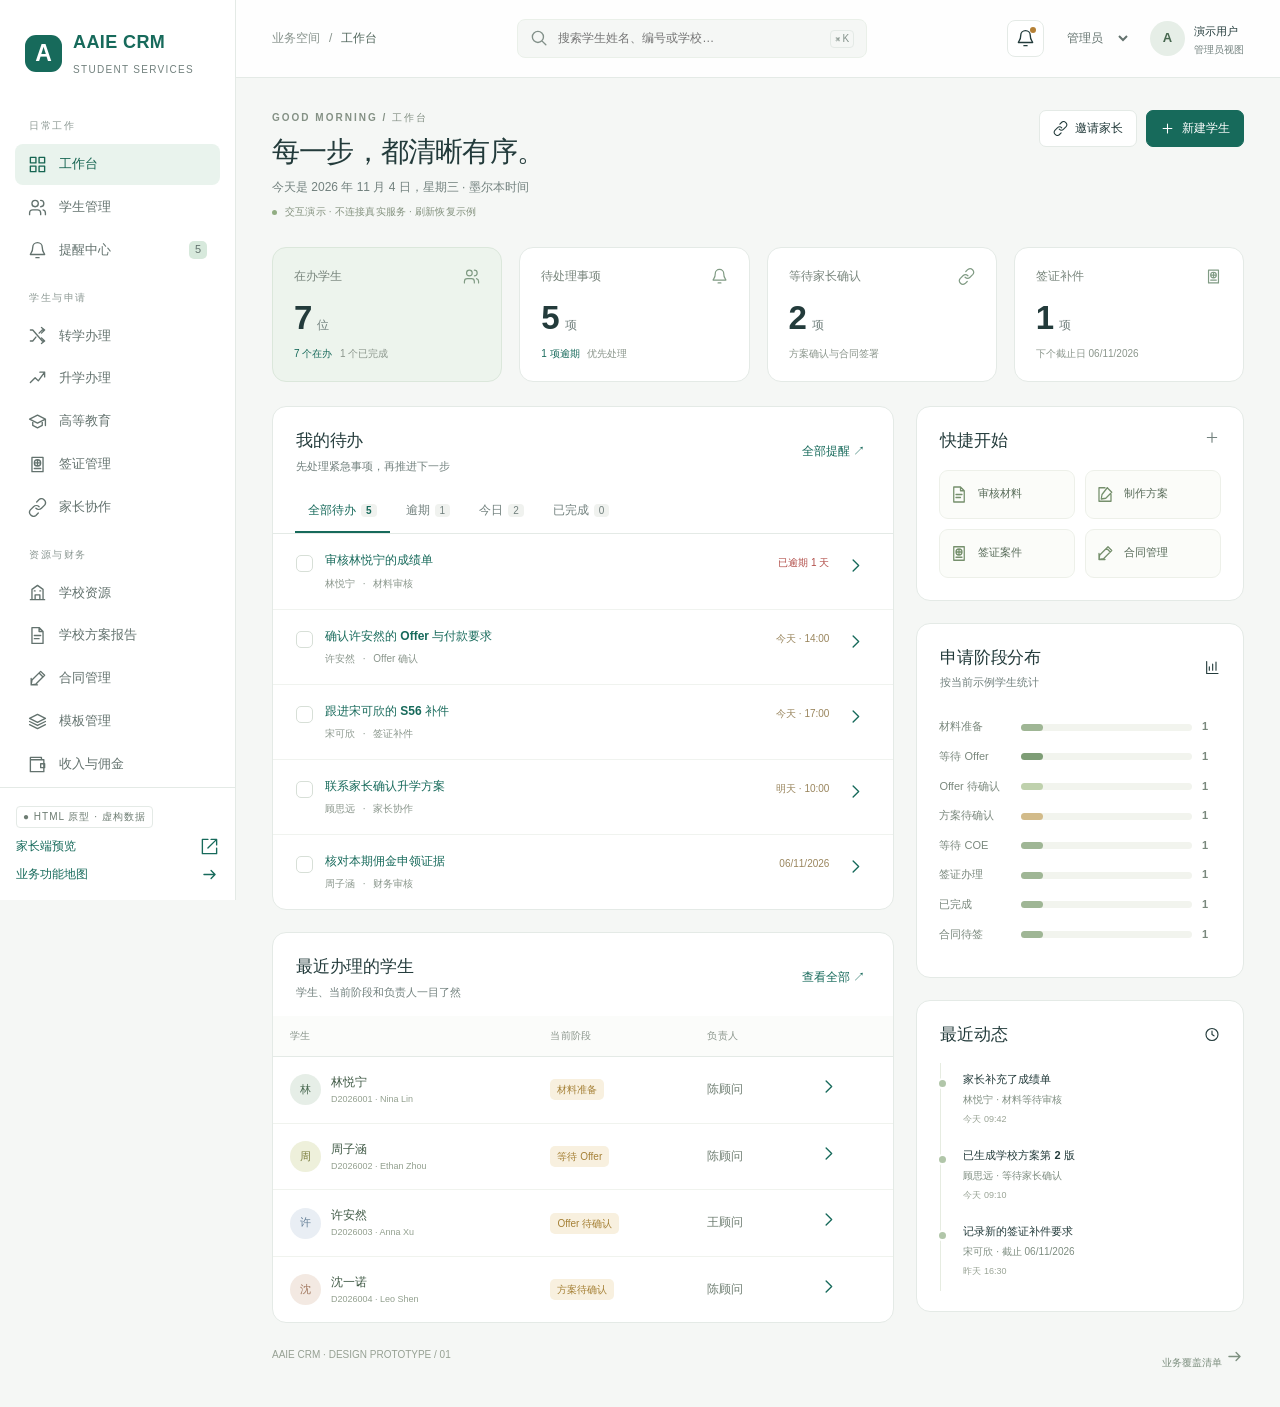
==== index.html @ 494cd859 "Add AAIE CRM interactive HTML prototype" ====
<!doctype html>
<html lang="zh-CN"><head><meta charset="utf-8"><meta name="viewport" content="width=device-width, initial-scale=1"><meta name="color-scheme" content="light"><title>AAIE CRM · 业务工作台原型</title><link rel="stylesheet" href="styles.css"></head>
<body><a class="skip" href="#main">跳到内容</a><div id="app"></div><dialog id="dialog" aria-labelledby="dialog-title"></dialog><div id="toast" role="status" aria-live="polite"></div><script src="data.js"></script><script src="app.js"></script></body></html>
---- styles.css ----
@charset "UTF-8";
:root{--ink:#233b3b;--muted:#72817e;--line:#e4eae6;--bg:#f5f7f5;--teal:#176a5b;--teal-dark:#125345;--soft:#e9f3ed;--gold:#b58035;--red:#b24f4a;--radius:14px;--shadow:0 5px 22px #263c3310;font-family:Inter,-apple-system,BlinkMacSystemFont,"PingFang SC","Microsoft YaHei",sans-serif;color:var(--ink);background:var(--bg);font-synthesis:none}*{box-sizing:border-box}body{margin:0;font-size:14px;line-height:1.6}button,input,select,textarea{font:inherit}button,a,input,select,textarea{-webkit-tap-highlight-color:transparent}button{cursor:pointer}a{color:var(--teal);text-decoration:none}a:hover{text-decoration:underline}button:disabled{cursor:not-allowed;opacity:.5}button:focus-visible,a:focus-visible,input:focus-visible,select:focus-visible,textarea:focus-visible{outline:3px solid #80b3a0;outline-offset:3px}button{color:inherit}h1,h2,h3,p{margin:0}h1{font-size:28px;letter-spacing:-.8px;line-height:1.4}h2{font-size:17px;letter-spacing:-.25px}h3{font-size:15px}small{font-size:12px}.muted{color:var(--muted)}.mono{font-variant-numeric:tabular-nums}.icon{width:19px;height:19px;fill:none;stroke:currentColor;stroke-width:1.7;stroke-linecap:round;stroke-linejoin:round;flex:none}.skip{position:fixed;left:250px;top:-50px;z-index:99;background:white;padding:10px}.skip:focus{top:10px}.sidebar{position:fixed;inset:0 auto 0 0;width:236px;background:#fff;border-right:1px solid var(--line);z-index:30;display:flex;flex-direction:column}.brand{display:flex;align-items:center;gap:11px;padding:28px 25px 22px}.brand-mark{width:37px;height:37px;display:grid;place-items:center;color:#fff;background:var(--teal);border-radius:11px;font-weight:750;font-size:23px}.brand strong{display:block;font-size:18px;letter-spacing:.4px}.brand small{font-size:10px;letter-spacing:1.3px;color:var(--muted)}.sidebar nav{overflow:auto;padding:0 15px 18px;flex:1;scrollbar-width:thin}.nav-label{font-size:10px;color:#8d9994;letter-spacing:1.5px;padding:17px 14px 8px}.nav-link{display:flex;align-items:center;gap:12px;color:#63726e;padding:10px 13px;margin:2px 0;border-radius:8px;font-size:13px}.nav-link:hover{background:#f6f8f6;text-decoration:none}.nav-link.active{background:#e9f3ed;color:#166552;font-weight:650}.nav-link .count{margin-left:auto;font-size:11px;background:#d7e9dc;border-radius:5px;padding:0 6px}.sidebar-foot{padding:16px;border-top:1px solid var(--line);background:#fff}.preview-tag{display:inline-flex;align-items:center;gap:5px;font-size:10px;letter-spacing:1px;color:#6e7d73;border:1px solid var(--line);padding:2px 6px;border-radius:4px}.sidebar-foot a{font-size:12px;display:flex;align-items:center;justify-content:space-between;margin-top:9px}.shell{margin-left:236px;min-width:0}.topbar{height:78px;background:#ffffffd9;backdrop-filter:blur(10px);border-bottom:1px solid var(--line);display:flex;align-items:center;justify-content:space-between;gap:18px;padding:0 36px;position:sticky;top:0;z-index:20}.crumb{color:#87928c;font-size:12px;display:flex;gap:9px;white-space:nowrap}.crumb strong{font-weight:500;color:#53685e}.global-search{display:flex;align-items:center;gap:9px;color:#829089;background:#f5f7f5;border:1px solid #eaf0e9;border-radius:8px;padding:9px 12px;max-width:350px;flex:1}.global-search input{border:0;background:none;padding:0;min-width:0;width:100%;font-size:12px;outline:none}.key{font-size:10px;border:1px solid var(--line);padding:0 4px;white-space:nowrap;border-radius:4px}.top-right{display:flex;align-items:center;gap:19px}.top-right .role{background:none;border:0;font-size:12px;max-width:120px;color:#63726e}.avatar{height:35px;width:35px;border-radius:50%;display:inline-grid;place-items:center;background:#e6eee7;color:#47674f;font-size:13px;font-weight:600;flex:none}.avatar.sage{background:#eef0db;color:#7c7f40}.avatar.blue{background:#e9eef4;color:#668098}.avatar.rose{background:#f3e9e2;color:#a1775f}.userbox{display:flex;gap:9px;align-items:center}.userbox small{display:block;font-size:10px;color:var(--muted)}.icon-btn{border:1px solid var(--line);background:white;border-radius:8px;padding:8px;display:inline-flex;align-items:center;justify-content:center;position:relative}.icon-btn .dot{position:absolute;width:6px;height:6px;right:7px;top:6px;border-radius:100%;background:var(--gold)}.mobile-menu{display:none}.main{max-width:1600px;margin:auto;padding:32px 36px 36px}.page-head{display:flex;justify-content:space-between;align-items:flex-start;gap:20px;margin-bottom:27px}.eyebrow{font-size:10px;letter-spacing:2px;color:#849185;font-weight:650;margin-bottom:6px}.page-head p{color:var(--muted);font-size:12px;margin-top:7px}.head-actions{display:flex;align-items:center;gap:9px;flex-wrap:wrap}.btn{display:inline-flex;gap:7px;align-items:center;justify-content:center;min-height:37px;border:1px solid var(--line);border-radius:7px;padding:8px 13px;background:#fff;font-size:12px;font-weight:550;white-space:nowrap;text-decoration:none}.btn:hover{background:#f4f7f4;text-decoration:none}.btn.primary{background:var(--teal);color:#fff;border-color:var(--teal)}.btn.primary:hover{background:var(--teal-dark)}.btn.soft{background:var(--soft);color:var(--teal);border-color:#dbe9dd}.btn.danger{color:var(--red);border-color:#efd4d1}.btn.small{padding:4px 9px;min-height:29px;font-size:11px}.btn .icon{width:15px;height:15px}.text-btn{border:0;background:none;color:var(--teal);font-size:12px;padding:5px;cursor:pointer}.metrics{display:grid;grid-template-columns:repeat(4,minmax(0,1fr));gap:17px;margin-bottom:24px}.metric{background:#fff;border:1px solid var(--line);border-radius:var(--radius);padding:19px 21px;position:relative;overflow:hidden}.metric .caption{font-size:12px;color:#78857c;display:flex;align-items:center;justify-content:space-between}.metric .caption .icon{color:#809b84;width:17px}.metric .number{display:block;font-size:33px;line-height:1.3;letter-spacing:-1px;margin:10px 0 7px;font-weight:650}.metric .number small{font-size:12px;letter-spacing:0;font-weight:400;color:var(--muted);margin-left:6px}.metric .foot{font-size:10px;color:#8b968c}.metric .foot b{font-weight:500;color:var(--teal);margin-right:5px}.metric.accent{background:#edf4ed;border-color:#dbe7db}.dashboard-grid{display:grid;grid-template-columns:minmax(0,1.9fr) minmax(270px,1fr);gap:22px}.stack{display:flex;flex-direction:column;gap:22px;min-width:0}.card{background:#fff;border:1px solid var(--line);border-radius:var(--radius);overflow:hidden;min-width:0}.card-pad{padding:22px}.card-head{display:flex;justify-content:space-between;align-items:center;gap:12px;padding:20px 23px 15px}.card-head p{font-size:11px;color:var(--muted);margin-top:3px}.card-head .icon{width:16px}.segmented{display:flex;gap:3px;border-bottom:1px solid var(--line);padding:0 22px}.segment{font-size:12px;border:0;background:none;padding:11px 13px;color:var(--muted);border-bottom:2px solid transparent;white-space:nowrap}.segment.active{border-color:var(--teal);color:var(--teal);font-weight:650}.segment span{font-size:10px;border-radius:4px;background:#f0f2ef;padding:1px 5px;margin-left:5px}.task{padding:17px 23px;display:flex;align-items:flex-start;gap:12px;border-bottom:1px solid #f0f3ef}.task:last-child{border-bottom:0}.check{margin-top:4px;width:17px;height:17px;border:1.5px solid #d7dfd7;background:#fff;border-radius:5px;display:grid;place-items:center;flex:none;padding:0}.check:hover{border-color:var(--teal)}.task.done .check{background:var(--teal);color:#fff}.task.done strong{text-decoration:line-through;color:var(--muted)}.task-copy{flex:1;min-width:0}.task-copy strong{font-size:12px;font-weight:550;display:block}.task-copy small{display:block;font-size:10px;color:#8a968c;margin-top:5px}.task .due{font-size:10px;white-space:nowrap;color:#9a865e;margin-top:4px}.task .due.overdue{color:var(--red)}.badge{display:inline-block;padding:2px 7px;border-radius:5px;font-size:10px;line-height:1.7;white-space:nowrap;background:#f0f2f0;color:#738078;font-weight:500}.badge.green{background:#eaf4ed;color:#397a56}.badge.amber{background:#f8f0df;color:#a58036}.badge.blue{background:#eaf0f6;color:#577a99}.badge.red{background:#f9eae6;color:#b56a5b}.badge.neutral{background:#f0f2f0;color:#738078}.quick-grid{display:grid;grid-template-columns:repeat(2,minmax(0,1fr));gap:10px;padding:0 22px 22px}.quick{display:flex;align-items:center;gap:10px;padding:14px 10px;border:1px solid #edf0e9;background:#fbfcf9;border-radius:9px;color:#586b59;font-size:11px}.quick .icon{width:18px;color:#76906d}.quick:hover{background:#eef4ea;text-decoration:none}.pipeline{padding:0 22px 22px}.bar-row{display:grid;grid-template-columns:72px 1fr 19px;gap:10px;align-items:center;font-size:11px;color:#7a887d;margin:12px 0}.bar-track{height:7px;border-radius:4px;background:#f2f4ee}.bar-fill{height:100%;background:#9fb695;border-radius:4px;min-width:5px}.bar-row:nth-child(2) .bar-fill{background:#7e9d76}.bar-row:nth-child(3) .bar-fill{background:#bfd1ad}.bar-row:nth-child(4) .bar-fill{background:#d2bb8a}.activity{padding:0 23px 20px}.activity-item{padding:8px 0 13px 22px;border-left:1px solid #e6ece1;position:relative;font-size:11px}.activity-item:before{content:'';position:absolute;width:7px;height:7px;background:#b1c6a9;left:-4px;top:15px;border:2px solid #fff;border-radius:50%}.activity-item p{color:#7e8d80;font-size:10px;margin-top:3px}.activity-item time{display:block;font-size:9px;color:#9aa496;margin-top:4px}.footer-line{display:flex;justify-content:space-between;font-size:10px;color:#97a194;margin-top:24px}.footer-line a{color:#7e9080}.demo-note{display:flex;gap:8px;align-items:center;color:#84927f;font-size:10px;letter-spacing:.2px;margin-top:7px}.demo-note:before{content:'';height:5px;width:5px;background:#91ad82;border-radius:50%}.tabs{display:flex;gap:4px;overflow:auto;margin-bottom:20px;padding-bottom:0;border-bottom:1px solid var(--line);scrollbar-width:thin}.tab{padding:11px 15px;color:#7a8781;white-space:nowrap;font-size:12px;border-bottom:2px solid transparent}.tab:hover{text-decoration:none;background:#edf3ed}.tab.active{color:var(--teal);border-color:var(--teal);font-weight:650}.toolbar{display:flex;align-items:center;gap:12px;padding:15px 22px;border-bottom:1px solid var(--line);flex-wrap:wrap}.search-field{position:relative;display:flex;align-items:center;gap:8px;border:1px solid var(--line);border-radius:7px;padding:7px 11px;min-width:220px;color:#8c988e;background:#fff}.search-field input{border:0;outline:none;background:none;width:100%;min-width:0;font-size:12px}.search-field .icon{width:16px}.toolbar select,.form-grid select,.form-grid input,.form-grid textarea{border:1px solid var(--line);border-radius:7px;padding:8px 10px;background:#fff;color:#56685b;min-width:0}.toolbar select{font-size:12px}.toolbar .spacer{flex:1}.result-count{font-size:11px;color:#8b988a}.table-wrap{overflow:auto;max-width:100%}table{width:100%;border-collapse:collapse;text-align:left;white-space:nowrap;font-size:12px}th{background:#fbfcfa;color:#8a958b;font-size:10px;font-weight:500;padding:12px 17px;border-bottom:1px solid var(--line);letter-spacing:.3px}td{padding:16px 17px;border-bottom:1px solid #f0f3ee;color:#6f7e72}tbody tr:last-child td{border-bottom:0}tbody tr:hover{background:#fbfdf9}td strong{color:#405a46;font-size:12px;font-weight:550}.student-cell{display:flex;gap:10px;align-items:center}.student-cell .avatar{height:31px;width:31px;font-size:11px}.student-cell small{display:block;font-size:9px;color:#93a08f}.student-link{border:0;background:none;padding:0;text-align:left}.student-link:hover strong{color:var(--teal);text-decoration:underline}.table-check{accent-color:var(--teal);width:14px;height:14px}.pagination{border-top:1px solid var(--line);display:flex;justify-content:space-between;align-items:center;padding:14px 22px;font-size:11px;color:#8b978b}.page-buttons{display:flex;gap:6px}.empty{text-align:center;padding:45px 20px;color:var(--muted)}.empty .icon{width:30px;height:30px;margin-bottom:10px;color:#adbaaa}.empty p{font-size:12px;margin-bottom:14px}.info-strip{display:flex;align-items:flex-start;gap:10px;background:#edf4ee;border:1px solid #dfeade;color:#60825c;border-radius:9px;padding:12px 16px;font-size:11px;margin-bottom:20px}.info-strip.warn{background:#fbf5e9;color:#a17e43;border-color:#f1e4c5}.info-strip .icon{width:16px;height:16px;margin-top:1px}.student-hero{background:#fff;border:1px solid var(--line);border-radius:var(--radius);padding:24px;margin-bottom:22px}.student-identity{display:flex;gap:17px;align-items:center}.student-identity .avatar{width:58px;height:58px;font-size:23px}.student-identity h1{font-size:25px}.student-identity small{font-size:11px;color:var(--muted)}.student-hero-top{display:flex;justify-content:space-between;gap:18px;align-items:center}.student-facts{display:grid;grid-template-columns:repeat(5,minmax(0,1fr));gap:20px;border-top:1px solid var(--line);padding-top:20px;margin-top:20px}.student-facts small{display:block;color:#8a978c;font-size:10px;margin-bottom:5px}.student-facts strong{font-size:12px;font-weight:550}.detail-grid{display:grid;grid-template-columns:minmax(0,1.7fr) minmax(260px,1fr);gap:22px}.facts-grid{display:grid;grid-template-columns:repeat(2,minmax(0,1fr));gap:22px;padding:0 23px 25px}.fact small{display:block;color:#8b998b;font-size:10px;margin-bottom:5px}.fact span{font-size:12px}.next-action{padding:20px;background:#edf4ec;border:1px solid #dfebd9;border-radius:10px}.next-action p{font-size:12px;margin:8px 0 14px;color:#75896e}.stepper{display:flex;gap:0;overflow:auto;padding:22px 5px;margin-bottom:18px}.step{flex:1;min-width:100px;text-align:center;position:relative;font-size:11px;color:#99a492}.step:before{content:'';position:absolute;top:15px;left:50%;right:-50%;height:1px;background:#dfe6d8}.step:last-child:before{display:none}.step i{position:relative;display:grid;place-items:center;font-style:normal;margin:0 auto 8px;width:29px;height:29px;border-radius:50%;border:1px solid #dfe6d8;background:var(--bg);font-size:11px}.step.current{color:var(--teal);font-weight:600}.step.current i{background:var(--teal);color:white;border-color:var(--teal)}.step.complete i{background:#e6efdf;color:#709268;border-color:#dae8d0}.readiness{padding:0 23px 22px}.readiness-item{padding:13px 0;border-bottom:1px solid var(--line);display:flex;align-items:center;justify-content:space-between;gap:12px;font-size:12px}.readiness-item:last-child{border:0}.readiness-item small{display:block;color:var(--muted);font-size:10px}.cover-grid{display:grid;grid-template-columns:repeat(3,minmax(0,1fr));gap:16px}.cover-card{display:block;background:#fff;border:1px solid var(--line);padding:18px;border-radius:12px;color:var(--ink)}.cover-card:hover{border-color:#b5cdb5;text-decoration:none}.cover-card small{display:block;color:var(--muted);font-size:10px;margin-top:6px;overflow-wrap:anywhere}.cover-card code{font-size:10px;color:#8ba17e}.cover-card h3{font-size:13px;margin-bottom:7px}.school-visual{background:#edf2e8;position:relative;min-height:200px;overflow:hidden;border-radius:10px;margin-bottom:22px;background-image:linear-gradient(30deg,transparent 47%,#dce6d7 48%,#dce6d7 51%,transparent 52%),linear-gradient(120deg,transparent 44%,#fff9 45%,#fff9 49%,transparent 50%);background-size:180px 110px,190px 180px}.school-pin{position:absolute;background:#fff;border:1px solid var(--line);border-radius:7px;padding:8px 12px;font-size:11px;box-shadow:var(--shadow)}.school-pin:before{content:'●';color:var(--teal);margin-right:6px}.school-pin:nth-child(1){left:15%;top:28%}.school-pin:nth-child(2){left:52%;top:60%}.school-pin:nth-child(3){left:68%;top:18%}.school-visual .muted{position:absolute;bottom:10px;left:15px;font-size:10px}dialog{border:0;border-radius:16px;width:min(670px,calc(100vw - 32px));padding:0;box-shadow:0 20px 90px #18332b30;color:var(--ink);max-height:88vh}dialog::backdrop{background:#1b30284f;backdrop-filter:blur(3px)}.dialog-head{display:flex;justify-content:space-between;align-items:flex-start;padding:23px 25px;border-bottom:1px solid var(--line);gap:12px}.dialog-head p{font-size:11px;color:var(--muted);margin-top:6px}.dialog-body{padding:22px 25px;overflow:auto;max-height:64vh}.dialog-foot{padding:17px 25px;border-top:1px solid var(--line);display:flex;justify-content:flex-end;gap:9px;background:#fbfcfa}.form-grid{display:grid;grid-template-columns:repeat(2,minmax(0,1fr));gap:17px}.form-grid label{display:flex;flex-direction:column;gap:7px;font-size:11px;color:#70806e}.form-grid .wide{grid-column:1/-1}.form-grid textarea{resize:vertical;min-height:96px}.form-grid input,.form-grid select{width:100%}.form-hint{font-size:10px;color:#8a9883;margin-top:14px}.details-list{margin:0;display:grid;grid-template-columns:repeat(2,minmax(0,1fr));gap:18px}.details-list dt{font-size:10px;color:var(--muted)}.details-list dd{margin:4px 0 0;font-size:13px;overflow-wrap:anywhere}.action-list{display:flex;gap:8px;flex-wrap:wrap;margin-top:23px}.preview-paper{border:1px solid var(--line);background:#fff;padding:30px;min-height:220px;margin:16px 0}.preview-paper .paper-brand{font-size:11px;letter-spacing:3px;color:var(--teal);margin-bottom:22px}.preview-paper p{font-size:12px;color:#778576;margin:12px 0;white-space:pre-wrap}.code-editor{width:100%;min-height:200px;border:1px solid var(--line);border-radius:8px;padding:12px;resize:vertical;font:12px/1.8 monospace;color:var(--ink)}#toast{position:fixed;left:50%;bottom:30px;transform:translate(-50%,20px);z-index:100;background:#244b3c;color:#fff;padding:11px 20px;border-radius:9px;box-shadow:var(--shadow);font-size:12px;opacity:0;pointer-events:none;transition:.18s;max-width:90vw}#toast.show{opacity:1;transform:translate(-50%,0)}.portal{background:#f2f5ef;min-height:100vh;padding:30px 16px}.portal-wrap{max-width:650px;margin:auto}.portal-brand{display:flex;justify-content:space-between;align-items:center;margin-bottom:24px}.portal-brand strong{letter-spacing:2px;color:var(--teal)}.portal-intro{padding:25px;margin-bottom:20px;border:1px solid var(--line);background:white;border-radius:14px}.portal-intro h1{font-size:24px;margin:10px 0}.portal-intro p{font-size:12px;color:var(--muted)}.portal .tabs{margin-bottom:20px}.portal .card-pad p{font-size:12px;color:var(--muted);margin:8px 0 20px}.portal .form-grid{margin-bottom:20px}.choice-card{display:flex;gap:12px;align-items:flex-start;border:1px solid var(--line);border-radius:9px;padding:15px;margin-bottom:12px;font-size:12px}.choice-card input{accent-color:var(--teal);margin-top:5px}.portal-bottom{padding:18px 0;display:flex;justify-content:space-between;gap:12px;align-items:center;font-size:10px;color:var(--muted)}.backdrop{display:none}.rank-row{display:flex;align-items:center;justify-content:space-between;border-bottom:1px solid var(--line);padding:12px 0;gap:12px;font-size:12px}.rank-number{display:inline-grid;place-items:center;border-radius:5px;background:var(--soft);width:24px;height:24px;margin-right:10px;color:var(--teal)}.rank-row .btn{padding:3px 8px}.long-copy{white-space:normal;max-width:240px}.editor-note{background:#f6f8f3;border:1px solid var(--line);padding:12px;border-radius:8px;font-size:11px;line-height:1.8;color:var(--muted);margin-top:16px}.lock-message{text-align:center;padding:70px 25px;color:var(--muted)}.lock-message h2{color:var(--ink);margin:14px}.link-row{display:flex;gap:8px;flex-wrap:wrap;margin-top:15px}.chart-strip{display:flex;height:14px;border-radius:6px;overflow:hidden;gap:2px;margin:20px 0}.chart-strip span{background:#819e74;flex:1}.chart-strip span:nth-child(2n){background:#b0c4a0}.chart-strip span:nth-child(3n){background:#d1bb8a}[hidden]{display:none!important}
@media(min-width:1500px){.main{padding-top:38px}.dashboard-grid{grid-template-columns:minmax(0,2.1fr) minmax(300px,1fr)}}
@media(max-width:1180px){.sidebar{width:210px}.shell{margin-left:210px}.main{padding:26px 24px}.topbar{padding:0 24px}.top-right{gap:10px}.global-search{max-width:260px}.crumb{display:none}.metrics{gap:12px}.metric{padding:17px}.dashboard-grid{grid-template-columns:minmax(0,1.6fr) minmax(250px,1fr)}.task .due{max-width:70px;white-space:normal}.cover-grid{grid-template-columns:repeat(2,minmax(0,1fr))}.detail-grid{grid-template-columns:minmax(0,1.5fr) minmax(235px,1fr)}.student-facts{gap:12px}}
@media(max-width:900px){.sidebar{transform:translateX(-100%);transition:transform .2s}.sidebar.open{transform:translateX(0)}.sidebar.open+.backdrop{display:block;position:fixed;inset:0;background:#26392c55;z-index:25}.shell{margin-left:0}.mobile-menu{display:inline-flex}.main{padding:25px 22px}.topbar{height:66px;padding:0 22px}.global-search{max-width:none}.dashboard-grid{grid-template-columns:minmax(0,1.8fr) minmax(250px,1fr)}.detail-grid{grid-template-columns:1fr}.userbox .user-copy{display:none}.student-facts{grid-template-columns:repeat(3,minmax(0,1fr))}}
@media(max-width:650px){body{font-size:13px}.main{padding:22px 16px}.topbar{gap:10px;padding:0 16px}.top-right{gap:8px}.top-right .userbox,.key,.top-right>.icon-btn{display:none}.top-right .role{max-width:74px;font-size:10px}.global-search{padding:7px 8px}.global-search input{font-size:11px}.global-search .icon{width:15px}.page-head{flex-direction:column;gap:15px;margin-bottom:20px}h1{font-size:25px}.page-head p{font-size:11px}.head-actions{gap:7px;width:100%}.head-actions .btn{font-size:11px;padding:7px 10px}.metrics{grid-template-columns:repeat(2,minmax(0,1fr));gap:10px;margin-bottom:18px}.metric{padding:14px}.metric .number{font-size:28px}.metric .caption{font-size:11px}.metric .foot{font-size:9px}.dashboard-grid{grid-template-columns:1fr;gap:18px}.stack{gap:18px}.card-head{padding:17px}.card-head h2{font-size:15px}.segmented{padding:0 12px}.segment{padding:10px;font-size:11px}.task{padding:15px 17px;gap:9px}.task .due{font-size:9px}.task-copy strong{font-size:11px}.task .text-btn{font-size:10px}.quick-grid{padding:0 17px 17px}.table-wrap th,.table-wrap td{padding:12px}.toolbar{padding:13px;gap:8px}.toolbar .search-field{min-width:0;flex:1 1 100%}.toolbar select{max-width:145px}.pagination{padding:12px;font-size:10px}.student-hero{padding:18px}.student-hero-top{flex-direction:column;align-items:stretch}.student-identity h1{font-size:23px}.student-facts{grid-template-columns:repeat(2,minmax(0,1fr));gap:16px}.facts-grid{gap:18px;padding:0 18px 22px}.cover-grid{grid-template-columns:1fr}.footer-line{gap:14px;font-size:9px}.dialog-head,.dialog-body{padding:20px}.dialog-body{max-height:62vh}.form-grid{grid-template-columns:1fr}.details-list{grid-template-columns:1fr}.portal{padding:20px 12px}.portal-intro{padding:20px}.portal-bottom{align-items:flex-start}.tab{font-size:11px;padding:10px 12px}.step{min-width:94px}.info-strip{font-size:10px}.preview-paper{padding:20px}.long-copy{max-width:180px}}
@media(prefers-reduced-motion:reduce){*{transition:none!important;scroll-behavior:auto!important}}
@media print{.sidebar,.topbar,.head-actions,.toolbar,.footer-line,.dialog-foot,.text-btn,.skip,.demo-note{display:none!important}.shell{margin:0}.main{padding:0;max-width:none}.card{break-inside:avoid}.table-wrap{overflow:visible}body{background:#fff}dialog[open]{position:static;box-shadow:none;width:100%;max-height:none}dialog::backdrop{background:none}}
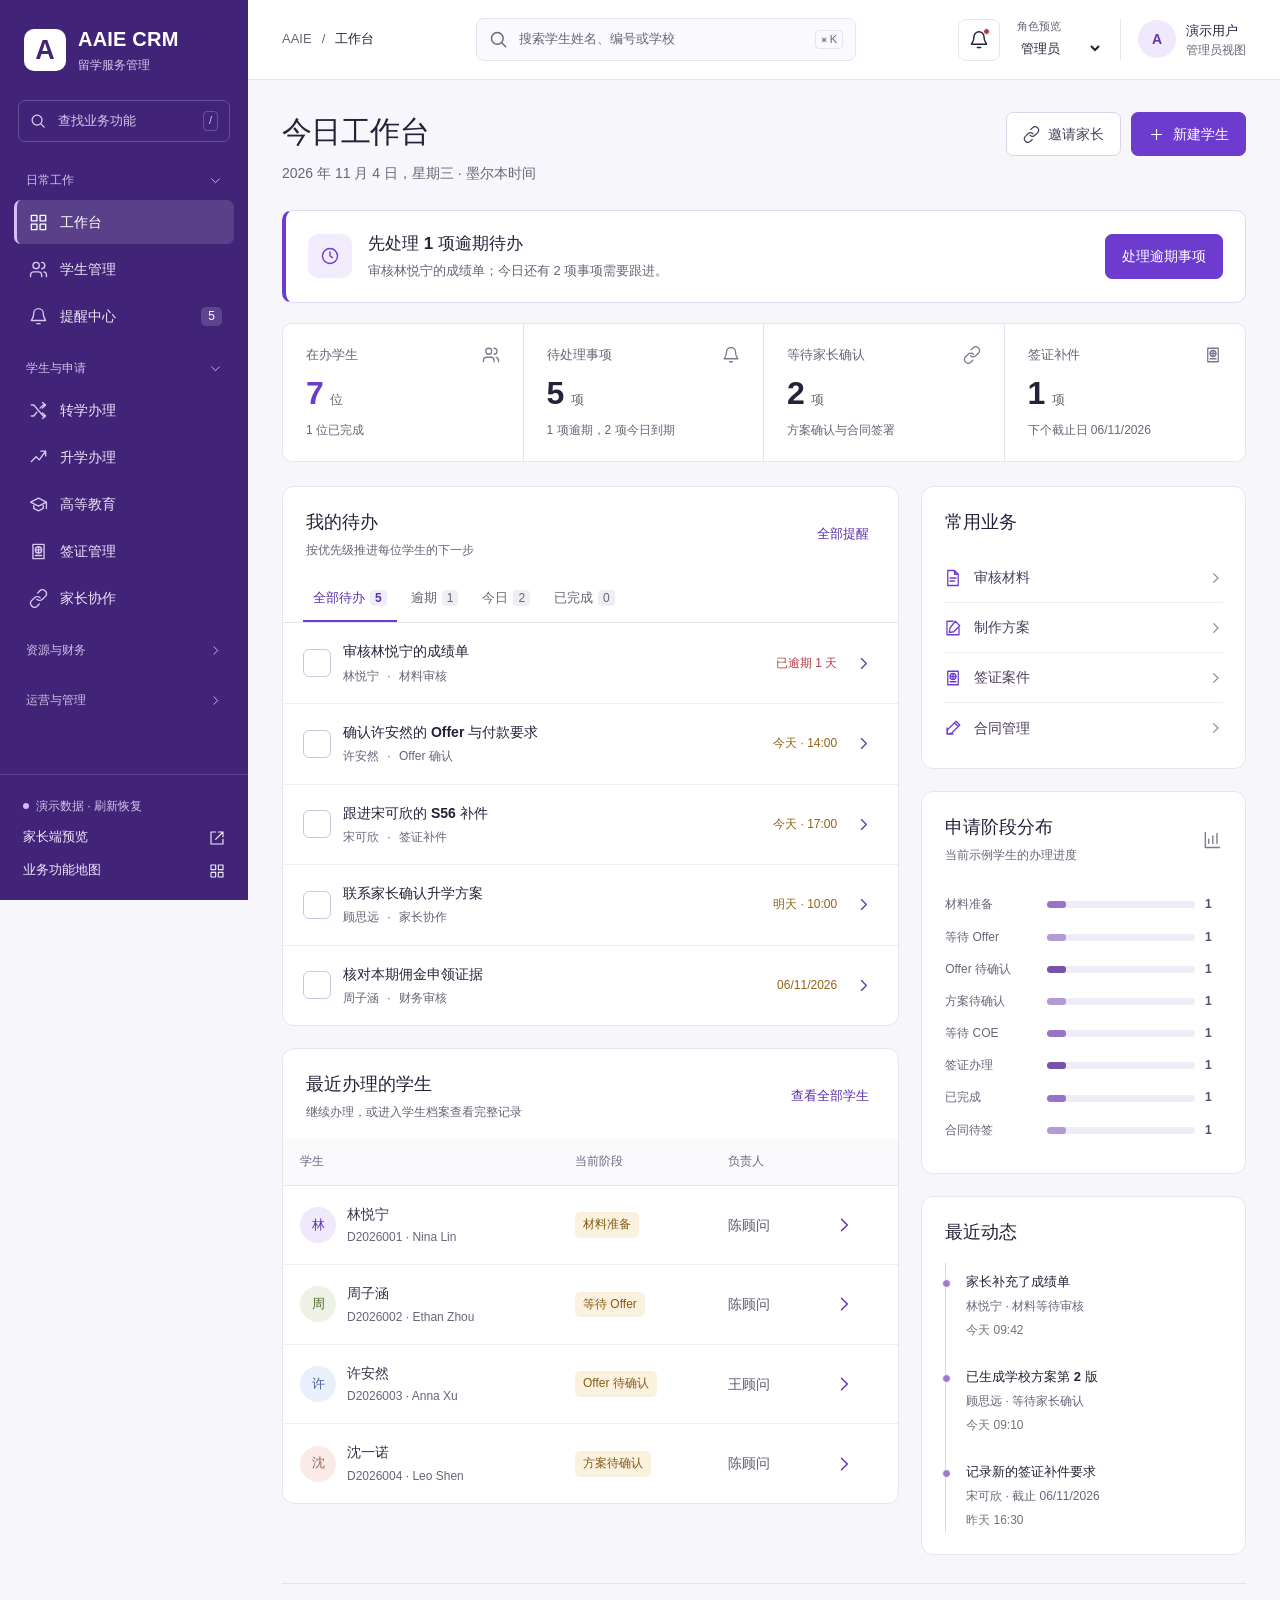
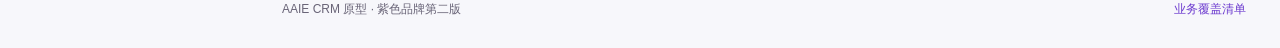
==== commit 1c00a386: "Redesign CRM prototype with purple branding and clearer workflows" ====
--- a/index.html
+++ b/index.html
@@ -1,3 +1,3 @@
 <!doctype html>
-<html lang="zh-CN"><head><meta charset="utf-8"><meta name="viewport" content="width=device-width, initial-scale=1"><meta name="color-scheme" content="light"><title>AAIE CRM · 业务工作台原型</title><link rel="stylesheet" href="styles.css"></head>
+<html lang="zh-CN"><head><meta charset="utf-8"><meta name="viewport" content="width=device-width, initial-scale=1"><meta name="color-scheme" content="light"><title>AAIE CRM · 紫色品牌第二版</title><link rel="stylesheet" href="styles.css"></head>
 <body><a class="skip" href="#main">跳到内容</a><div id="app"></div><dialog id="dialog" aria-labelledby="dialog-title"></dialog><div id="toast" role="status" aria-live="polite"></div><script src="data.js"></script><script src="app.js"></script></body></html>
--- a/styles.css
+++ b/styles.css
@@ -1,8 +1,473 @@
 @charset "UTF-8";
-:root{--ink:#233b3b;--muted:#72817e;--line:#e4eae6;--bg:#f5f7f5;--teal:#176a5b;--teal-dark:#125345;--soft:#e9f3ed;--gold:#b58035;--red:#b24f4a;--radius:14px;--shadow:0 5px 22px #263c3310;font-family:Inter,-apple-system,BlinkMacSystemFont,"PingFang SC","Microsoft YaHei",sans-serif;color:var(--ink);background:var(--bg);font-synthesis:none}*{box-sizing:border-box}body{margin:0;font-size:14px;line-height:1.6}button,input,select,textarea{font:inherit}button,a,input,select,textarea{-webkit-tap-highlight-color:transparent}button{cursor:pointer}a{color:var(--teal);text-decoration:none}a:hover{text-decoration:underline}button:disabled{cursor:not-allowed;opacity:.5}button:focus-visible,a:focus-visible,input:focus-visible,select:focus-visible,textarea:focus-visible{outline:3px solid #80b3a0;outline-offset:3px}button{color:inherit}h1,h2,h3,p{margin:0}h1{font-size:28px;letter-spacing:-.8px;line-height:1.4}h2{font-size:17px;letter-spacing:-.25px}h3{font-size:15px}small{font-size:12px}.muted{color:var(--muted)}.mono{font-variant-numeric:tabular-nums}.icon{width:19px;height:19px;fill:none;stroke:currentColor;stroke-width:1.7;stroke-linecap:round;stroke-linejoin:round;flex:none}.skip{position:fixed;left:250px;top:-50px;z-index:99;background:white;padding:10px}.skip:focus{top:10px}.sidebar{position:fixed;inset:0 auto 0 0;width:236px;background:#fff;border-right:1px solid var(--line);z-index:30;display:flex;flex-direction:column}.brand{display:flex;align-items:center;gap:11px;padding:28px 25px 22px}.brand-mark{width:37px;height:37px;display:grid;place-items:center;color:#fff;background:var(--teal);border-radius:11px;font-weight:750;font-size:23px}.brand strong{display:block;font-size:18px;letter-spacing:.4px}.brand small{font-size:10px;letter-spacing:1.3px;color:var(--muted)}.sidebar nav{overflow:auto;padding:0 15px 18px;flex:1;scrollbar-width:thin}.nav-label{font-size:10px;color:#8d9994;letter-spacing:1.5px;padding:17px 14px 8px}.nav-link{display:flex;align-items:center;gap:12px;color:#63726e;padding:10px 13px;margin:2px 0;border-radius:8px;font-size:13px}.nav-link:hover{background:#f6f8f6;text-decoration:none}.nav-link.active{background:#e9f3ed;color:#166552;font-weight:650}.nav-link .count{margin-left:auto;font-size:11px;background:#d7e9dc;border-radius:5px;padding:0 6px}.sidebar-foot{padding:16px;border-top:1px solid var(--line);background:#fff}.preview-tag{display:inline-flex;align-items:center;gap:5px;font-size:10px;letter-spacing:1px;color:#6e7d73;border:1px solid var(--line);padding:2px 6px;border-radius:4px}.sidebar-foot a{font-size:12px;display:flex;align-items:center;justify-content:space-between;margin-top:9px}.shell{margin-left:236px;min-width:0}.topbar{height:78px;background:#ffffffd9;backdrop-filter:blur(10px);border-bottom:1px solid var(--line);display:flex;align-items:center;justify-content:space-between;gap:18px;padding:0 36px;position:sticky;top:0;z-index:20}.crumb{color:#87928c;font-size:12px;display:flex;gap:9px;white-space:nowrap}.crumb strong{font-weight:500;color:#53685e}.global-search{display:flex;align-items:center;gap:9px;color:#829089;background:#f5f7f5;border:1px solid #eaf0e9;border-radius:8px;padding:9px 12px;max-width:350px;flex:1}.global-search input{border:0;background:none;padding:0;min-width:0;width:100%;font-size:12px;outline:none}.key{font-size:10px;border:1px solid var(--line);padding:0 4px;white-space:nowrap;border-radius:4px}.top-right{display:flex;align-items:center;gap:19px}.top-right .role{background:none;border:0;font-size:12px;max-width:120px;color:#63726e}.avatar{height:35px;width:35px;border-radius:50%;display:inline-grid;place-items:center;background:#e6eee7;color:#47674f;font-size:13px;font-weight:600;flex:none}.avatar.sage{background:#eef0db;color:#7c7f40}.avatar.blue{background:#e9eef4;color:#668098}.avatar.rose{background:#f3e9e2;color:#a1775f}.userbox{display:flex;gap:9px;align-items:center}.userbox small{display:block;font-size:10px;color:var(--muted)}.icon-btn{border:1px solid var(--line);background:white;border-radius:8px;padding:8px;display:inline-flex;align-items:center;justify-content:center;position:relative}.icon-btn .dot{position:absolute;width:6px;height:6px;right:7px;top:6px;border-radius:100%;background:var(--gold)}.mobile-menu{display:none}.main{max-width:1600px;margin:auto;padding:32px 36px 36px}.page-head{display:flex;justify-content:space-between;align-items:flex-start;gap:20px;margin-bottom:27px}.eyebrow{font-size:10px;letter-spacing:2px;color:#849185;font-weight:650;margin-bottom:6px}.page-head p{color:var(--muted);font-size:12px;margin-top:7px}.head-actions{display:flex;align-items:center;gap:9px;flex-wrap:wrap}.btn{display:inline-flex;gap:7px;align-items:center;justify-content:center;min-height:37px;border:1px solid var(--line);border-radius:7px;padding:8px 13px;background:#fff;font-size:12px;font-weight:550;white-space:nowrap;text-decoration:none}.btn:hover{background:#f4f7f4;text-decoration:none}.btn.primary{background:var(--teal);color:#fff;border-color:var(--teal)}.btn.primary:hover{background:var(--teal-dark)}.btn.soft{background:var(--soft);color:var(--teal);border-color:#dbe9dd}.btn.danger{color:var(--red);border-color:#efd4d1}.btn.small{padding:4px 9px;min-height:29px;font-size:11px}.btn .icon{width:15px;height:15px}.text-btn{border:0;background:none;color:var(--teal);font-size:12px;padding:5px;cursor:pointer}.metrics{display:grid;grid-template-columns:repeat(4,minmax(0,1fr));gap:17px;margin-bottom:24px}.metric{background:#fff;border:1px solid var(--line);border-radius:var(--radius);padding:19px 21px;position:relative;overflow:hidden}.metric .caption{font-size:12px;color:#78857c;display:flex;align-items:center;justify-content:space-between}.metric .caption .icon{color:#809b84;width:17px}.metric .number{display:block;font-size:33px;line-height:1.3;letter-spacing:-1px;margin:10px 0 7px;font-weight:650}.metric .number small{font-size:12px;letter-spacing:0;font-weight:400;color:var(--muted);margin-left:6px}.metric .foot{font-size:10px;color:#8b968c}.metric .foot b{font-weight:500;color:var(--teal);margin-right:5px}.metric.accent{background:#edf4ed;border-color:#dbe7db}.dashboard-grid{display:grid;grid-template-columns:minmax(0,1.9fr) minmax(270px,1fr);gap:22px}.stack{display:flex;flex-direction:column;gap:22px;min-width:0}.card{background:#fff;border:1px solid var(--line);border-radius:var(--radius);overflow:hidden;min-width:0}.card-pad{padding:22px}.card-head{display:flex;justify-content:space-between;align-items:center;gap:12px;padding:20px 23px 15px}.card-head p{font-size:11px;color:var(--muted);margin-top:3px}.card-head .icon{width:16px}.segmented{display:flex;gap:3px;border-bottom:1px solid var(--line);padding:0 22px}.segment{font-size:12px;border:0;background:none;padding:11px 13px;color:var(--muted);border-bottom:2px solid transparent;white-space:nowrap}.segment.active{border-color:var(--teal);color:var(--teal);font-weight:650}.segment span{font-size:10px;border-radius:4px;background:#f0f2ef;padding:1px 5px;margin-left:5px}.task{padding:17px 23px;display:flex;align-items:flex-start;gap:12px;border-bottom:1px solid #f0f3ef}.task:last-child{border-bottom:0}.check{margin-top:4px;width:17px;height:17px;border:1.5px solid #d7dfd7;background:#fff;border-radius:5px;display:grid;place-items:center;flex:none;padding:0}.check:hover{border-color:var(--teal)}.task.done .check{background:var(--teal);color:#fff}.task.done strong{text-decoration:line-through;color:var(--muted)}.task-copy{flex:1;min-width:0}.task-copy strong{font-size:12px;font-weight:550;display:block}.task-copy small{display:block;font-size:10px;color:#8a968c;margin-top:5px}.task .due{font-size:10px;white-space:nowrap;color:#9a865e;margin-top:4px}.task .due.overdue{color:var(--red)}.badge{display:inline-block;padding:2px 7px;border-radius:5px;font-size:10px;line-height:1.7;white-space:nowrap;background:#f0f2f0;color:#738078;font-weight:500}.badge.green{background:#eaf4ed;color:#397a56}.badge.amber{background:#f8f0df;color:#a58036}.badge.blue{background:#eaf0f6;color:#577a99}.badge.red{background:#f9eae6;color:#b56a5b}.badge.neutral{background:#f0f2f0;color:#738078}.quick-grid{display:grid;grid-template-columns:repeat(2,minmax(0,1fr));gap:10px;padding:0 22px 22px}.quick{display:flex;align-items:center;gap:10px;padding:14px 10px;border:1px solid #edf0e9;background:#fbfcf9;border-radius:9px;color:#586b59;font-size:11px}.quick .icon{width:18px;color:#76906d}.quick:hover{background:#eef4ea;text-decoration:none}.pipeline{padding:0 22px 22px}.bar-row{display:grid;grid-template-columns:72px 1fr 19px;gap:10px;align-items:center;font-size:11px;color:#7a887d;margin:12px 0}.bar-track{height:7px;border-radius:4px;background:#f2f4ee}.bar-fill{height:100%;background:#9fb695;border-radius:4px;min-width:5px}.bar-row:nth-child(2) .bar-fill{background:#7e9d76}.bar-row:nth-child(3) .bar-fill{background:#bfd1ad}.bar-row:nth-child(4) .bar-fill{background:#d2bb8a}.activity{padding:0 23px 20px}.activity-item{padding:8px 0 13px 22px;border-left:1px solid #e6ece1;position:relative;font-size:11px}.activity-item:before{content:'';position:absolute;width:7px;height:7px;background:#b1c6a9;left:-4px;top:15px;border:2px solid #fff;border-radius:50%}.activity-item p{color:#7e8d80;font-size:10px;margin-top:3px}.activity-item time{display:block;font-size:9px;color:#9aa496;margin-top:4px}.footer-line{display:flex;justify-content:space-between;font-size:10px;color:#97a194;margin-top:24px}.footer-line a{color:#7e9080}.demo-note{display:flex;gap:8px;align-items:center;color:#84927f;font-size:10px;letter-spacing:.2px;margin-top:7px}.demo-note:before{content:'';height:5px;width:5px;background:#91ad82;border-radius:50%}.tabs{display:flex;gap:4px;overflow:auto;margin-bottom:20px;padding-bottom:0;border-bottom:1px solid var(--line);scrollbar-width:thin}.tab{padding:11px 15px;color:#7a8781;white-space:nowrap;font-size:12px;border-bottom:2px solid transparent}.tab:hover{text-decoration:none;background:#edf3ed}.tab.active{color:var(--teal);border-color:var(--teal);font-weight:650}.toolbar{display:flex;align-items:center;gap:12px;padding:15px 22px;border-bottom:1px solid var(--line);flex-wrap:wrap}.search-field{position:relative;display:flex;align-items:center;gap:8px;border:1px solid var(--line);border-radius:7px;padding:7px 11px;min-width:220px;color:#8c988e;background:#fff}.search-field input{border:0;outline:none;background:none;width:100%;min-width:0;font-size:12px}.search-field .icon{width:16px}.toolbar select,.form-grid select,.form-grid input,.form-grid textarea{border:1px solid var(--line);border-radius:7px;padding:8px 10px;background:#fff;color:#56685b;min-width:0}.toolbar select{font-size:12px}.toolbar .spacer{flex:1}.result-count{font-size:11px;color:#8b988a}.table-wrap{overflow:auto;max-width:100%}table{width:100%;border-collapse:collapse;text-align:left;white-space:nowrap;font-size:12px}th{background:#fbfcfa;color:#8a958b;font-size:10px;font-weight:500;padding:12px 17px;border-bottom:1px solid var(--line);letter-spacing:.3px}td{padding:16px 17px;border-bottom:1px solid #f0f3ee;color:#6f7e72}tbody tr:last-child td{border-bottom:0}tbody tr:hover{background:#fbfdf9}td strong{color:#405a46;font-size:12px;font-weight:550}.student-cell{display:flex;gap:10px;align-items:center}.student-cell .avatar{height:31px;width:31px;font-size:11px}.student-cell small{display:block;font-size:9px;color:#93a08f}.student-link{border:0;background:none;padding:0;text-align:left}.student-link:hover strong{color:var(--teal);text-decoration:underline}.table-check{accent-color:var(--teal);width:14px;height:14px}.pagination{border-top:1px solid var(--line);display:flex;justify-content:space-between;align-items:center;padding:14px 22px;font-size:11px;color:#8b978b}.page-buttons{display:flex;gap:6px}.empty{text-align:center;padding:45px 20px;color:var(--muted)}.empty .icon{width:30px;height:30px;margin-bottom:10px;color:#adbaaa}.empty p{font-size:12px;margin-bottom:14px}.info-strip{display:flex;align-items:flex-start;gap:10px;background:#edf4ee;border:1px solid #dfeade;color:#60825c;border-radius:9px;padding:12px 16px;font-size:11px;margin-bottom:20px}.info-strip.warn{background:#fbf5e9;color:#a17e43;border-color:#f1e4c5}.info-strip .icon{width:16px;height:16px;margin-top:1px}.student-hero{background:#fff;border:1px solid var(--line);border-radius:var(--radius);padding:24px;margin-bottom:22px}.student-identity{display:flex;gap:17px;align-items:center}.student-identity .avatar{width:58px;height:58px;font-size:23px}.student-identity h1{font-size:25px}.student-identity small{font-size:11px;color:var(--muted)}.student-hero-top{display:flex;justify-content:space-between;gap:18px;align-items:center}.student-facts{display:grid;grid-template-columns:repeat(5,minmax(0,1fr));gap:20px;border-top:1px solid var(--line);padding-top:20px;margin-top:20px}.student-facts small{display:block;color:#8a978c;font-size:10px;margin-bottom:5px}.student-facts strong{font-size:12px;font-weight:550}.detail-grid{display:grid;grid-template-columns:minmax(0,1.7fr) minmax(260px,1fr);gap:22px}.facts-grid{display:grid;grid-template-columns:repeat(2,minmax(0,1fr));gap:22px;padding:0 23px 25px}.fact small{display:block;color:#8b998b;font-size:10px;margin-bottom:5px}.fact span{font-size:12px}.next-action{padding:20px;background:#edf4ec;border:1px solid #dfebd9;border-radius:10px}.next-action p{font-size:12px;margin:8px 0 14px;color:#75896e}.stepper{display:flex;gap:0;overflow:auto;padding:22px 5px;margin-bottom:18px}.step{flex:1;min-width:100px;text-align:center;position:relative;font-size:11px;color:#99a492}.step:before{content:'';position:absolute;top:15px;left:50%;right:-50%;height:1px;background:#dfe6d8}.step:last-child:before{display:none}.step i{position:relative;display:grid;place-items:center;font-style:normal;margin:0 auto 8px;width:29px;height:29px;border-radius:50%;border:1px solid #dfe6d8;background:var(--bg);font-size:11px}.step.current{color:var(--teal);font-weight:600}.step.current i{background:var(--teal);color:white;border-color:var(--teal)}.step.complete i{background:#e6efdf;color:#709268;border-color:#dae8d0}.readiness{padding:0 23px 22px}.readiness-item{padding:13px 0;border-bottom:1px solid var(--line);display:flex;align-items:center;justify-content:space-between;gap:12px;font-size:12px}.readiness-item:last-child{border:0}.readiness-item small{display:block;color:var(--muted);font-size:10px}.cover-grid{display:grid;grid-template-columns:repeat(3,minmax(0,1fr));gap:16px}.cover-card{display:block;background:#fff;border:1px solid var(--line);padding:18px;border-radius:12px;color:var(--ink)}.cover-card:hover{border-color:#b5cdb5;text-decoration:none}.cover-card small{display:block;color:var(--muted);font-size:10px;margin-top:6px;overflow-wrap:anywhere}.cover-card code{font-size:10px;color:#8ba17e}.cover-card h3{font-size:13px;margin-bottom:7px}.school-visual{background:#edf2e8;position:relative;min-height:200px;overflow:hidden;border-radius:10px;margin-bottom:22px;background-image:linear-gradient(30deg,transparent 47%,#dce6d7 48%,#dce6d7 51%,transparent 52%),linear-gradient(120deg,transparent 44%,#fff9 45%,#fff9 49%,transparent 50%);background-size:180px 110px,190px 180px}.school-pin{position:absolute;background:#fff;border:1px solid var(--line);border-radius:7px;padding:8px 12px;font-size:11px;box-shadow:var(--shadow)}.school-pin:before{content:'●';color:var(--teal);margin-right:6px}.school-pin:nth-child(1){left:15%;top:28%}.school-pin:nth-child(2){left:52%;top:60%}.school-pin:nth-child(3){left:68%;top:18%}.school-visual .muted{position:absolute;bottom:10px;left:15px;font-size:10px}dialog{border:0;border-radius:16px;width:min(670px,calc(100vw - 32px));padding:0;box-shadow:0 20px 90px #18332b30;color:var(--ink);max-height:88vh}dialog::backdrop{background:#1b30284f;backdrop-filter:blur(3px)}.dialog-head{display:flex;justify-content:space-between;align-items:flex-start;padding:23px 25px;border-bottom:1px solid var(--line);gap:12px}.dialog-head p{font-size:11px;color:var(--muted);margin-top:6px}.dialog-body{padding:22px 25px;overflow:auto;max-height:64vh}.dialog-foot{padding:17px 25px;border-top:1px solid var(--line);display:flex;justify-content:flex-end;gap:9px;background:#fbfcfa}.form-grid{display:grid;grid-template-columns:repeat(2,minmax(0,1fr));gap:17px}.form-grid label{display:flex;flex-direction:column;gap:7px;font-size:11px;color:#70806e}.form-grid .wide{grid-column:1/-1}.form-grid textarea{resize:vertical;min-height:96px}.form-grid input,.form-grid select{width:100%}.form-hint{font-size:10px;color:#8a9883;margin-top:14px}.details-list{margin:0;display:grid;grid-template-columns:repeat(2,minmax(0,1fr));gap:18px}.details-list dt{font-size:10px;color:var(--muted)}.details-list dd{margin:4px 0 0;font-size:13px;overflow-wrap:anywhere}.action-list{display:flex;gap:8px;flex-wrap:wrap;margin-top:23px}.preview-paper{border:1px solid var(--line);background:#fff;padding:30px;min-height:220px;margin:16px 0}.preview-paper .paper-brand{font-size:11px;letter-spacing:3px;color:var(--teal);margin-bottom:22px}.preview-paper p{font-size:12px;color:#778576;margin:12px 0;white-space:pre-wrap}.code-editor{width:100%;min-height:200px;border:1px solid var(--line);border-radius:8px;padding:12px;resize:vertical;font:12px/1.8 monospace;color:var(--ink)}#toast{position:fixed;left:50%;bottom:30px;transform:translate(-50%,20px);z-index:100;background:#244b3c;color:#fff;padding:11px 20px;border-radius:9px;box-shadow:var(--shadow);font-size:12px;opacity:0;pointer-events:none;transition:.18s;max-width:90vw}#toast.show{opacity:1;transform:translate(-50%,0)}.portal{background:#f2f5ef;min-height:100vh;padding:30px 16px}.portal-wrap{max-width:650px;margin:auto}.portal-brand{display:flex;justify-content:space-between;align-items:center;margin-bottom:24px}.portal-brand strong{letter-spacing:2px;color:var(--teal)}.portal-intro{padding:25px;margin-bottom:20px;border:1px solid var(--line);background:white;border-radius:14px}.portal-intro h1{font-size:24px;margin:10px 0}.portal-intro p{font-size:12px;color:var(--muted)}.portal .tabs{margin-bottom:20px}.portal .card-pad p{font-size:12px;color:var(--muted);margin:8px 0 20px}.portal .form-grid{margin-bottom:20px}.choice-card{display:flex;gap:12px;align-items:flex-start;border:1px solid var(--line);border-radius:9px;padding:15px;margin-bottom:12px;font-size:12px}.choice-card input{accent-color:var(--teal);margin-top:5px}.portal-bottom{padding:18px 0;display:flex;justify-content:space-between;gap:12px;align-items:center;font-size:10px;color:var(--muted)}.backdrop{display:none}.rank-row{display:flex;align-items:center;justify-content:space-between;border-bottom:1px solid var(--line);padding:12px 0;gap:12px;font-size:12px}.rank-number{display:inline-grid;place-items:center;border-radius:5px;background:var(--soft);width:24px;height:24px;margin-right:10px;color:var(--teal)}.rank-row .btn{padding:3px 8px}.long-copy{white-space:normal;max-width:240px}.editor-note{background:#f6f8f3;border:1px solid var(--line);padding:12px;border-radius:8px;font-size:11px;line-height:1.8;color:var(--muted);margin-top:16px}.lock-message{text-align:center;padding:70px 25px;color:var(--muted)}.lock-message h2{color:var(--ink);margin:14px}.link-row{display:flex;gap:8px;flex-wrap:wrap;margin-top:15px}.chart-strip{display:flex;height:14px;border-radius:6px;overflow:hidden;gap:2px;margin:20px 0}.chart-strip span{background:#819e74;flex:1}.chart-strip span:nth-child(2n){background:#b0c4a0}.chart-strip span:nth-child(3n){background:#d1bb8a}[hidden]{display:none!important}
-@media(min-width:1500px){.main{padding-top:38px}.dashboard-grid{grid-template-columns:minmax(0,2.1fr) minmax(300px,1fr)}}
-@media(max-width:1180px){.sidebar{width:210px}.shell{margin-left:210px}.main{padding:26px 24px}.topbar{padding:0 24px}.top-right{gap:10px}.global-search{max-width:260px}.crumb{display:none}.metrics{gap:12px}.metric{padding:17px}.dashboard-grid{grid-template-columns:minmax(0,1.6fr) minmax(250px,1fr)}.task .due{max-width:70px;white-space:normal}.cover-grid{grid-template-columns:repeat(2,minmax(0,1fr))}.detail-grid{grid-template-columns:minmax(0,1.5fr) minmax(235px,1fr)}.student-facts{gap:12px}}
-@media(max-width:900px){.sidebar{transform:translateX(-100%);transition:transform .2s}.sidebar.open{transform:translateX(0)}.sidebar.open+.backdrop{display:block;position:fixed;inset:0;background:#26392c55;z-index:25}.shell{margin-left:0}.mobile-menu{display:inline-flex}.main{padding:25px 22px}.topbar{height:66px;padding:0 22px}.global-search{max-width:none}.dashboard-grid{grid-template-columns:minmax(0,1.8fr) minmax(250px,1fr)}.detail-grid{grid-template-columns:1fr}.userbox .user-copy{display:none}.student-facts{grid-template-columns:repeat(3,minmax(0,1fr))}}
-@media(max-width:650px){body{font-size:13px}.main{padding:22px 16px}.topbar{gap:10px;padding:0 16px}.top-right{gap:8px}.top-right .userbox,.key,.top-right>.icon-btn{display:none}.top-right .role{max-width:74px;font-size:10px}.global-search{padding:7px 8px}.global-search input{font-size:11px}.global-search .icon{width:15px}.page-head{flex-direction:column;gap:15px;margin-bottom:20px}h1{font-size:25px}.page-head p{font-size:11px}.head-actions{gap:7px;width:100%}.head-actions .btn{font-size:11px;padding:7px 10px}.metrics{grid-template-columns:repeat(2,minmax(0,1fr));gap:10px;margin-bottom:18px}.metric{padding:14px}.metric .number{font-size:28px}.metric .caption{font-size:11px}.metric .foot{font-size:9px}.dashboard-grid{grid-template-columns:1fr;gap:18px}.stack{gap:18px}.card-head{padding:17px}.card-head h2{font-size:15px}.segmented{padding:0 12px}.segment{padding:10px;font-size:11px}.task{padding:15px 17px;gap:9px}.task .due{font-size:9px}.task-copy strong{font-size:11px}.task .text-btn{font-size:10px}.quick-grid{padding:0 17px 17px}.table-wrap th,.table-wrap td{padding:12px}.toolbar{padding:13px;gap:8px}.toolbar .search-field{min-width:0;flex:1 1 100%}.toolbar select{max-width:145px}.pagination{padding:12px;font-size:10px}.student-hero{padding:18px}.student-hero-top{flex-direction:column;align-items:stretch}.student-identity h1{font-size:23px}.student-facts{grid-template-columns:repeat(2,minmax(0,1fr));gap:16px}.facts-grid{gap:18px;padding:0 18px 22px}.cover-grid{grid-template-columns:1fr}.footer-line{gap:14px;font-size:9px}.dialog-head,.dialog-body{padding:20px}.dialog-body{max-height:62vh}.form-grid{grid-template-columns:1fr}.details-list{grid-template-columns:1fr}.portal{padding:20px 12px}.portal-intro{padding:20px}.portal-bottom{align-items:flex-start}.tab{font-size:11px;padding:10px 12px}.step{min-width:94px}.info-strip{font-size:10px}.preview-paper{padding:20px}.long-copy{max-width:180px}}
-@media(prefers-reduced-motion:reduce){*{transition:none!important;scroll-behavior:auto!important}}
-@media print{.sidebar,.topbar,.head-actions,.toolbar,.footer-line,.dialog-foot,.text-btn,.skip,.demo-note{display:none!important}.shell{margin:0}.main{padding:0;max-width:none}.card{break-inside:avoid}.table-wrap{overflow:visible}body{background:#fff}dialog[open]{position:static;box-shadow:none;width:100%;max-height:none}dialog::backdrop{background:none}}
+:root {
+  --brand:#6d3ccf; --brand-hover:#5930ae; --brand-deep:#412478; --brand-soft:#f2ecfc;
+  --ink:#252139; --muted:#696477; --line:#e8e4ef; --bg:#f7f7fb; --surface:#fff;
+  --teal:var(--brand); --teal-dark:var(--brand-hover); --soft:var(--brand-soft);
+  --gold:#916315; --red:#b53a48; --radius:12px; --shadow:0 12px 38px #2d1c5112;
+  --nav-width:248px; --bar-height:80px;
+  font-family:"Avenir Next","PingFang SC","Microsoft YaHei",sans-serif;
+  color:var(--ink); background:var(--bg); font-synthesis:none;
+}
+* { box-sizing:border-box; }
+body { margin:0; font-size:14px; line-height:1.6; }
+button,input,select,textarea { font:inherit; }
+button,a,input,select,textarea { -webkit-tap-highlight-color:transparent; }
+button { cursor:pointer; color:inherit; }
+button:disabled { cursor:not-allowed; opacity:.48; }
+a { color:var(--brand); text-decoration:none; }
+a:hover { text-decoration:underline; }
+:where(button,a,input,select,textarea,summary,[tabindex]):focus-visible { outline:3px solid #a77ae9; outline-offset:3px; }
+h1,h2,h3,p { margin:0; }
+h1 { font-size:30px; line-height:1.35; letter-spacing:-.6px; font-weight:700; }
+h2 { font-size:18px; line-height:1.5; font-weight:650; }
+h3 { font-size:16px; line-height:1.5; }
+small { font-size:12px; }
+.muted { color:var(--muted); }
+.mono { font-variant-numeric:tabular-nums; }
+.icon { width:20px; height:20px; fill:none; stroke:currentColor; stroke-width:1.7; stroke-linecap:round; stroke-linejoin:round; flex:none; vertical-align:middle; }
+.skip { position:fixed; top:-60px; left:270px; z-index:100; background:#fff; border:2px solid var(--brand); padding:10px 16px; border-radius:6px; }
+.skip:focus { top:10px; }
+.sidebar { position:fixed; inset:0 auto 0 0; width:var(--nav-width); background:var(--brand-deep); color:#fff; z-index:30; display:flex; flex-direction:column; }
+.brand { display:flex; align-items:center; gap:12px; min-height:100px; padding:25px 24px; color:#fff; }
+.brand:hover { text-decoration:none; }
+.brand-mark { width:42px; height:42px; display:grid; place-items:center; background:#fff; border-radius:10px; color:var(--brand-deep); font-size:27px; font-weight:750; }
+.brand strong { display:block; font-size:20px; line-height:1.4; letter-spacing:.2px; }
+.brand small { display:block; color:#d5c6ed; margin-top:3px; font-size:12px; }
+.nav-search { display:flex; align-items:center; gap:9px; min-height:42px; margin:0 18px 18px; padding:7px 11px; border:1px solid #ffffff32; border-radius:7px; color:#e2d5f7; }
+.nav-search .icon { width:17px; height:17px; }
+.nav-search input { width:100%; min-width:0; background:none; color:#fff; border:0; outline:none; font-size:13px; }
+.nav-search input::placeholder { color:#d5c6ed; opacity:1; }
+.key { font-size:11px; border:1px solid var(--line); padding:0 5px; border-radius:4px; white-space:nowrap; color:var(--muted); }
+.nav-search .key { border-color:#ffffff36; color:#d5c6ed; }
+.sidebar nav { flex:1; overflow:auto; padding:0 14px 16px; scrollbar-width:thin; scrollbar-color:#8864b2 transparent; }
+.nav-group { margin:0 0 10px; }
+.nav-group summary { display:flex; justify-content:space-between; align-items:center; padding:10px 12px; min-height:40px; color:#d0bfe8; font-size:12px; cursor:pointer; list-style:none; }
+.nav-group summary::-webkit-details-marker { display:none; }
+.nav-group summary .icon { width:13px; height:13px; transform:rotate(-90deg); }
+.nav-group[open] summary .icon { transform:rotate(0); }
+.nav-group-links { display:grid; gap:3px; }
+.nav-link { display:flex; align-items:center; gap:12px; padding:10px 12px; min-height:44px; border-radius:7px; border-left:3px solid transparent; color:#ede5f8; font-size:14px; }
+.nav-link .icon { width:19px; height:19px; color:#d8c8ef; }
+.nav-link:hover { background:#ffffff10; color:#fff; text-decoration:none; }
+.nav-link.active { color:#fff; background:#ffffff20; border-left-color:#d9bbff; font-weight:650; }
+.nav-link.active .icon { color:#fff; }
+.nav-link .count { margin-left:auto; padding:0 7px; border-radius:5px; color:#fff; background:#ffffff26; font-size:12px; }
+.sidebar-foot { padding:18px 23px 19px; border-top:1px solid #ffffff24; }
+.preview-tag { display:inline-flex; align-items:center; gap:7px; font-size:12px; line-height:1.5; color:var(--muted); }
+.sidebar-foot .preview-tag { color:#d4c4eb; }
+.sidebar-foot .preview-tag::before { content:''; width:6px; height:6px; border-radius:50%; background:#d5b8ff; }
+.sidebar-foot a { display:flex; justify-content:space-between; align-items:center; color:#f2eaff; font-size:13px; padding-top:12px; }
+.sidebar-foot a .icon { width:16px; height:16px; }
+.shell { margin-left:var(--nav-width); min-width:0; }
+.topbar { min-height:var(--bar-height); background:#fff; border-bottom:1px solid var(--line); display:flex; align-items:center; justify-content:space-between; gap:22px; padding:0 34px; position:sticky; top:0; z-index:20; }
+.crumb { display:flex; align-items:center; gap:10px; color:var(--muted); font-size:13px; white-space:nowrap; }
+.crumb strong { color:var(--ink); font-weight:550; }
+.global-search { display:flex; align-items:center; gap:10px; border:1px solid var(--line); background:#faf9fd; border-radius:8px; min-height:43px; padding:9px 12px; flex:1; max-width:380px; color:var(--muted); }
+.global-search input { min-width:0; width:100%; padding:0; border:0; background:none; outline:none; color:var(--ink); font-size:13px; }
+.global-search input::placeholder { color:var(--muted); }
+.top-right { display:flex; align-items:center; gap:17px; }
+.role-control { display:flex; flex-direction:column; align-items:flex-start; gap:0; }
+.role-control>span { color:var(--muted); font-size:11px; }
+.role { background:#fff; border:0; padding:1px 14px 1px 0; color:var(--ink); font-size:13px; max-width:120px; min-height:25px; }
+.userbox { display:flex; align-items:center; gap:10px; padding-left:17px; border-left:1px solid var(--line); }
+.userbox strong { font-size:13px; font-weight:600; }
+.userbox small { display:block; font-size:12px; color:var(--muted); }
+.avatar { width:38px; height:38px; border-radius:50%; display:inline-grid; place-items:center; background:#f0e9fb; color:#6437ad; font-size:14px; font-weight:650; flex:none; }
+.avatar.sage { background:#edf1e6; color:#536d30; }
+.avatar.blue { background:#e9effb; color:#4c6295; }
+.avatar.rose { background:#faebe9; color:#9c5e55; }
+.icon-btn { display:inline-flex; align-items:center; justify-content:center; width:42px; height:42px; padding:9px; border:1px solid var(--line); background:#fff; border-radius:8px; position:relative; }
+.icon-btn:hover { background:#f7f3fc; }
+.icon-btn .dot { width:7px; height:7px; position:absolute; top:8px; right:9px; border-radius:50%; background:var(--red); border:1px solid #fff; }
+.mobile-menu { display:none; }
+.main { max-width:1600px; margin:0 auto; padding:32px 34px 28px; }
+.main:focus { outline:none; }
+.page-head { display:flex; align-items:flex-start; justify-content:space-between; gap:22px; margin-bottom:25px; }
+.page-heading { max-width:760px; }
+.page-head p { margin-top:9px; color:var(--muted); font-size:14px; line-height:1.7; }
+.head-actions { display:flex; align-items:center; gap:10px; flex-wrap:wrap; }
+.btn { display:inline-flex; align-items:center; justify-content:center; gap:8px; min-height:44px; padding:10px 16px; background:#fff; color:#494158; border:1px solid #dcd5e8; border-radius:7px; font-size:14px; font-weight:550; white-space:nowrap; text-decoration:none; }
+.btn:hover { background:#faf8fe; border-color:#bbaaD2; text-decoration:none; }
+.btn.primary { background:var(--brand); border-color:var(--brand); color:#fff; }
+.btn.primary:hover { background:var(--brand-hover); border-color:var(--brand-hover); }
+.btn.soft { background:var(--brand-soft); border-color:#e6d9fa; color:var(--brand-hover); }
+.btn.danger { color:var(--red); border-color:#edccd2; }
+.btn.small { font-size:13px; min-height:36px; padding:6px 11px; }
+.btn .icon { width:17px; height:17px; }
+.text-btn { display:inline-flex; align-items:center; justify-content:center; gap:5px; min-height:36px; padding:5px 6px; border:0; border-radius:5px; background:none; color:var(--brand-hover); font-size:13px; white-space:nowrap; }
+.text-btn:hover { background:var(--brand-soft); text-decoration:none; }
+.day-priority { display:flex; align-items:center; gap:16px; padding:20px 22px; margin-bottom:20px; background:#fff; border:1px solid #e5d8f6; border-left:4px solid var(--brand); border-radius:10px; }
+.priority-symbol { display:grid; place-items:center; width:44px; height:44px; border-radius:10px; background:var(--brand-soft); color:var(--brand); flex:none; }
+.day-priority>div:nth-child(2) { flex:1; }
+.day-priority h2 { font-size:17px; }
+.day-priority p { font-size:13px; margin-top:4px; color:var(--muted); }
+.day-priority .btn { flex:none; }
+.metrics { display:grid; grid-template-columns:repeat(4,minmax(0,1fr)); background:#fff; border:1px solid var(--line); border-radius:10px; margin-bottom:24px; }
+.metric { min-width:0; padding:21px 23px; border-right:1px solid var(--line); }
+.metric:last-child { border-right:0; }
+.metric .caption { display:flex; align-items:center; justify-content:space-between; gap:8px; color:var(--muted); font-size:13px; }
+.metric .caption .icon { color:#81748f; width:18px; height:18px; }
+.metric .number { display:block; margin:8px 0 6px; font-size:32px; font-weight:650; letter-spacing:-.6px; line-height:1.3; }
+.metric .number small { margin-left:7px; font-size:13px; letter-spacing:0; font-weight:400; color:var(--muted); }
+.metric .foot { color:var(--muted); font-size:12px; }
+.metric .foot b { font-weight:550; color:var(--brand-hover); }
+.metric.accent .number { color:var(--brand); }
+.dashboard-grid { display:grid; grid-template-columns:minmax(0,1.9fr) minmax(290px,1fr); gap:22px; }
+.stack { display:flex; flex-direction:column; gap:22px; min-width:0; }
+.card { background:#fff; border:1px solid var(--line); border-radius:var(--radius); overflow:hidden; min-width:0; }
+.card-pad { padding:24px; }
+.card-head { display:flex; align-items:center; justify-content:space-between; gap:14px; padding:22px 23px 17px; }
+.card-head p { color:var(--muted); font-size:12px; line-height:1.6; margin-top:5px; }
+.card-head>.icon { color:#84768f; }
+.segmented { display:flex; gap:4px; border-bottom:1px solid var(--line); padding:0 20px; overflow:auto; }
+.segment { min-height:45px; padding:10px 10px; border:0; border-bottom:2px solid transparent; background:none; font-size:13px; color:var(--muted); white-space:nowrap; }
+.segment.active { color:var(--brand-hover); font-weight:650; border-bottom-color:var(--brand); }
+.segment span { font-size:12px; padding:1px 5px; border-radius:4px; background:#f0edf5; margin-left:5px; }
+.segment.active span { background:var(--brand-soft); }
+.task { display:flex; align-items:center; gap:12px; padding:17px 20px; border-bottom:1px solid #efecf4; }
+.task:last-child { border-bottom:0; }
+.check { display:grid; place-items:center; flex:none; width:28px; height:28px; padding:0; border:1px solid #cfc5dc; border-radius:6px; background:#fff; color:var(--brand); font-size:18px; }
+.check:hover { border-color:var(--brand); background:var(--brand-soft); }
+.task.done .check { background:var(--brand); color:#fff; border-color:var(--brand); }
+.task.done strong { text-decoration:line-through; color:var(--muted); }
+.task-copy { flex:1; min-width:0; }
+.task-copy a { color:var(--ink); }
+.task-copy strong { display:block; font-size:14px; font-weight:550; line-height:1.6; }
+.task-copy small { display:block; color:var(--muted); font-size:12px; margin-top:4px; }
+.task .due { font-size:12px; color:var(--gold); white-space:nowrap; }
+.task .due.overdue { color:var(--red); }
+.task>.text-btn .icon { width:17px; height:17px; }
+.badge { display:inline-flex; align-items:center; padding:3px 8px; border-radius:5px; font-size:12px; line-height:1.65; font-weight:500; white-space:nowrap; background:#f0edf5; color:#696175; }
+.badge.green { background:#e9f4ec; color:#286142; }
+.badge.amber { background:#fbf1df; color:#835c17; }
+.badge.blue { background:#edf0fc; color:#4d5891; }
+.badge.red { background:#fbecef; color:#a43745; }
+.badge.neutral { background:#f0edf5; color:#696175; }
+.quick-grid { display:grid; grid-template-columns:1fr; padding:0 22px 15px; }
+.quick { display:flex; align-items:center; gap:12px; min-height:50px; color:#4a3d5e; border-bottom:1px solid #f0ecf5; font-size:14px; }
+.quick:last-child { border:0; }
+.quick .icon { width:18px; color:var(--brand); }
+.quick .icon:last-child { margin-left:auto; width:15px; color:#8d809f; }
+.quick:hover { text-decoration:none; color:var(--brand); }
+.pipeline { padding:0 23px 20px; }
+.bar-row { display:grid; grid-template-columns:92px minmax(0,1fr) 17px; align-items:center; gap:10px; font-size:12px; color:var(--muted); margin:13px 0; }
+.bar-row b { font-size:12px; font-weight:600; color:#594b6e; }
+.bar-track { height:7px; background:#f0ecf7; border-radius:3px; overflow:hidden; }
+.bar-fill { height:100%; background:#9774c6; min-width:6px; border-radius:3px; }
+.bar-row:nth-child(2n) .bar-fill { background:#b39ad2; }
+.bar-row:nth-child(3n) .bar-fill { background:#7753ac; }
+.activity { padding:0 23px 22px; }
+.activity-item { padding:9px 0 18px 20px; border-left:1px solid #ded4ed; position:relative; font-size:13px; }
+.activity-item:last-child { padding-bottom:2px; }
+.activity-item::before { content:''; position:absolute; top:16px; left:-4px; width:7px; height:7px; border-radius:50%; background:#9e7cc9; border:1px solid #fff; }
+.activity-item strong { font-weight:550; }
+.activity-item p { margin-top:4px; font-size:12px; color:var(--muted); }
+.activity-item time { display:block; font-size:12px; color:#777080; margin-top:5px; }
+.footer-line { display:flex; justify-content:space-between; align-items:center; gap:20px; margin-top:28px; padding-top:16px; border-top:1px solid var(--line); color:var(--muted); font-size:12px; }
+.demo-note { font-size:12px; color:var(--muted); margin-top:13px; }
+.eyebrow { color:var(--brand-hover); font-size:13px; font-weight:600; margin-bottom:7px; letter-spacing:0; }
+.tabs { display:flex; align-items:center; gap:4px; overflow:auto; border-bottom:1px solid var(--line); margin-bottom:22px; scrollbar-width:thin; scrollbar-color:#c7b5e0 transparent; }
+.tab { display:inline-flex; align-items:center; justify-content:center; min-height:46px; padding:11px 15px; border-bottom:2px solid transparent; color:var(--muted); font-size:14px; white-space:nowrap; }
+.tab:hover { color:var(--brand); text-decoration:none; background:#f7f3fd; }
+.tab.active { color:var(--brand-hover); font-weight:600; border-bottom-color:var(--brand); }
+.section-picker { display:none; }
+.toolbar { display:flex; align-items:center; flex-wrap:wrap; gap:12px; padding:16px 20px; border-bottom:1px solid var(--line); }
+.search-field { display:flex; align-items:center; gap:9px; min-height:44px; min-width:240px; padding:8px 11px; border:1px solid #ddd5e9; border-radius:7px; color:#766889; background:#fff; }
+.search-field input { min-width:0; width:100%; border:0; outline:none; padding:0; color:var(--ink); font-size:14px; background:none; }
+.search-field .icon { width:18px; height:18px; }
+.toolbar select { border:1px solid #ddd5e9; background:#fff; min-height:44px; padding:8px 30px 8px 11px; border-radius:7px; color:#51465f; font-size:14px; }
+.toolbar .spacer { flex:1; }
+.result-count { font-size:12px; color:var(--muted); }
+.table-wrap { max-width:100%; overflow:auto; scrollbar-width:thin; scrollbar-color:#c9b8df #f5f1fa; }
+table { border-collapse:collapse; width:100%; text-align:left; font-size:14px; white-space:nowrap; }
+th { padding:13px 17px; border-bottom:1px solid var(--line); background:#faf9fc; color:#70667f; font-size:12px; font-weight:550; }
+td { padding:17px; border-bottom:1px solid #f0ecf5; color:#61576d; }
+tbody tr:last-child td { border-bottom:0; }
+tbody tr:hover { background:#fcfaff; }
+td strong { font-size:14px; font-weight:550; color:#3c304d; }
+.student-cell { display:flex; align-items:center; gap:11px; color:var(--ink); }
+.student-cell small { display:block; color:var(--muted); font-size:12px; margin-top:3px; }
+.student-cell .avatar { width:36px; height:36px; font-size:13px; }
+.student-link { background:none; border:0; padding:0; text-align:left; }
+.table-check { accent-color:var(--brand); width:18px; height:18px; }
+.long-copy { white-space:normal; min-width:180px; max-width:260px; overflow-wrap:anywhere; }
+.pagination { display:flex; align-items:center; justify-content:space-between; gap:14px; border-top:1px solid var(--line); padding:15px 20px; color:var(--muted); font-size:12px; }
+.page-buttons { display:flex; gap:7px; }
+.empty { padding:45px 20px; color:var(--muted); text-align:center; white-space:normal; }
+.empty>.icon { width:32px; height:32px; color:#9b89b0; margin-bottom:10px; }
+.empty p { font-size:14px; margin-bottom:15px; }
+.info-strip { display:flex; align-items:flex-start; gap:10px; padding:13px 16px; background:var(--brand-soft); border:1px solid #e5d9f6; border-radius:8px; margin-bottom:20px; font-size:13px; line-height:1.7; color:#62418e; }
+.info-strip .icon { width:18px; height:18px; margin-top:2px; }
+.info-strip.warn { background:#fcf5e8; color:#886019; border-color:#f0e0bc; }
+.student-hero { padding:24px; border:1px solid var(--line); border-radius:12px; background:#fff; margin-bottom:18px; }
+.student-hero-top { display:flex; justify-content:space-between; align-items:center; gap:18px; }
+.student-identity { display:flex; align-items:center; gap:17px; }
+.student-identity .avatar { width:62px; height:62px; font-size:24px; }
+.student-identity h1 { font-size:28px; }
+.student-identity small { display:block; font-size:13px; margin-top:5px; color:var(--muted); }
+.student-facts { display:grid; grid-template-columns:repeat(5,minmax(0,1fr)); gap:18px; border-top:1px solid var(--line); padding-top:20px; margin-top:21px; }
+.student-facts small { display:block; color:var(--muted); font-size:12px; margin-bottom:6px; }
+.student-facts strong { font-size:14px; font-weight:550; }
+.student-navigation { position:sticky; top:var(--bar-height); z-index:12; background:var(--bg); padding-top:8px; margin-bottom:20px; }
+.student-groups { display:grid; grid-template-columns:repeat(4,minmax(0,1fr)); background:#fff; border:1px solid var(--line); border-radius:9px; padding:5px; gap:5px; }
+.student-group { display:flex; justify-content:center; align-items:center; gap:9px; min-height:43px; padding:8px 10px; font-size:14px; color:var(--muted); border-radius:6px; }
+.student-group span { font-size:12px; color:#8b7d9c; }
+.student-group.active { background:var(--brand-soft); color:var(--brand-hover); font-weight:600; }
+.student-group.active span { color:var(--brand-hover); }
+.student-group:hover { background:#f7f3fc; text-decoration:none; }
+.student-tabs { margin:8px 0 0; }
+.detail-grid { display:grid; grid-template-columns:minmax(0,1.7fr) minmax(270px,1fr); gap:22px; }
+.facts-grid { display:grid; grid-template-columns:repeat(2,minmax(0,1fr)); gap:24px; padding:0 23px 25px; }
+.fact { min-width:0; }
+.fact small { display:block; font-size:12px; color:var(--muted); margin-bottom:6px; }
+.fact span { font-size:14px; overflow-wrap:anywhere; }
+.next-action { padding:23px; border:1px solid #e5d8f6; border-left:3px solid var(--brand); background:#f6f1fd; border-radius:10px; }
+.next-action h2 { font-size:18px; }
+.next-action p { color:#6b597e; font-size:14px; margin:10px 0 18px; }
+.stepper { display:flex; overflow:auto; padding:24px 4px; margin-bottom:16px; }
+.step { flex:1; min-width:112px; position:relative; text-align:center; font-size:13px; color:#8b8097; }
+.step::before { content:''; position:absolute; top:17px; left:50%; right:-50%; height:1px; background:#ded5e9; }
+.step:last-child::before { display:none; }
+.step i { position:relative; display:grid; place-items:center; margin:0 auto 9px; width:34px; height:34px; border:1px solid #dcd2e8; background:#faf8fd; border-radius:50%; font-style:normal; font-size:13px; }
+.step.current { color:var(--brand-hover); font-weight:600; }
+.step.current i { background:var(--brand); border-color:var(--brand); color:#fff; }
+.step.complete i { background:#eee5fa; color:var(--brand-hover); border-color:#e1d3f4; }
+.readiness { padding:0 23px 22px; }
+.readiness-item { display:flex; align-items:center; justify-content:space-between; gap:16px; padding:16px 0; border-bottom:1px solid var(--line); font-size:14px; }
+.readiness-item:last-child { border-bottom:0; }
+.readiness-item strong { font-weight:550; }
+.readiness-item small { display:block; color:var(--muted); font-size:12px; margin-top:4px; }
+.cover-grid { display:grid; grid-template-columns:repeat(3,minmax(0,1fr)); gap:16px; }
+.cover-card { display:block; padding:19px; border:1px solid var(--line); background:#fff; border-radius:10px; color:var(--ink); }
+.cover-card:hover { text-decoration:none; border-color:#b799dc; background:#fcfaff; }
+.cover-card h3 { font-size:15px; margin-bottom:9px; }
+.cover-card small { display:block; margin-top:9px; font-size:12px; color:var(--muted); overflow-wrap:anywhere; }
+.cover-card code { color:#79668f; font-size:12px; }
+.school-visual { position:relative; min-height:220px; border:1px solid #e0d5ed; border-radius:10px; margin-bottom:22px; overflow:hidden; background-color:#f2edf8; background-image:linear-gradient(28deg,transparent 47%,#e4dbee 48%,#e4dbee 51%,transparent 52%),linear-gradient(120deg,transparent 44%,#fff 45%,#fff 49%,transparent 50%); background-size:180px 110px,190px 180px; }
+.school-pin { position:absolute; background:#fff; border:1px solid var(--line); padding:9px 13px; border-radius:7px; font-size:13px; box-shadow:0 4px 10px #4124780a; }
+.school-pin::before { content:'●'; color:var(--brand); margin-right:7px; }
+.school-pin:nth-child(1) { top:28%; left:15%; }
+.school-pin:nth-child(2) { top:60%; left:52%; }
+.school-pin:nth-child(3) { top:18%; left:68%; }
+.school-visual>.muted { position:absolute; bottom:10px; left:15px; font-size:12px; }
+dialog { padding:0; width:min(760px,calc(100vw - 32px)); max-height:calc(100dvh - 32px); border:1px solid #ddd1ee; border-radius:14px; color:var(--ink); box-shadow:0 25px 90px #2e1b4f38; }
+dialog[open] { display:flex; flex-direction:column; }
+dialog::backdrop { background:#24183965; backdrop-filter:blur(3px); }
+.dialog-head { display:flex; align-items:flex-start; justify-content:space-between; gap:16px; padding:23px 25px; border-bottom:1px solid var(--line); flex-shrink:0; }
+.dialog-head p { color:var(--muted); font-size:13px; margin-top:7px; }
+.dialog-head .icon-btn { width:36px; height:36px; flex:none; }
+.dialog-body { padding:24px 25px; overflow:auto; min-height:0; }
+.dialog-foot { display:flex; justify-content:flex-end; gap:10px; padding:17px 25px; border-top:1px solid var(--line); background:#faf8fd; flex-shrink:0; }
+.form-grid { display:grid; grid-template-columns:repeat(2,minmax(0,1fr)); gap:18px; }
+.form-grid label { display:flex; flex-direction:column; gap:8px; color:#62546e; font-size:13px; min-width:0; }
+.form-grid .wide { grid-column:1/-1; }
+.form-grid input,.form-grid select,.form-grid textarea { min-width:0; width:100%; min-height:44px; padding:10px 12px; border:1px solid #d9cee6; border-radius:7px; color:var(--ink); background:#fff; font-size:14px; }
+.form-grid textarea { resize:vertical; min-height:100px; }
+.form-grid input[type=file] { padding:10px; font-size:13px; }
+.form-hint { font-size:12px; color:var(--muted); margin-top:17px; }
+.details-list { margin:0; display:grid; grid-template-columns:repeat(2,minmax(0,1fr)); gap:20px; }
+.details-list dt { color:var(--muted); font-size:12px; }
+.details-list dd { margin:5px 0 0; font-size:14px; overflow-wrap:anywhere; }
+.action-list { display:flex; flex-wrap:wrap; gap:10px; margin-top:25px; }
+.preview-paper { margin:18px 0; padding:32px; border:1px solid #e6e0ed; background:#fff; min-height:220px; }
+.paper-brand { font-size:13px; font-weight:600; color:var(--brand-hover); margin-bottom:22px; letter-spacing:.4px; }
+.preview-paper p { font-size:14px; color:#6a5f76; margin:14px 0; white-space:pre-wrap; }
+.code-editor { width:100%; min-height:220px; padding:13px; border:1px solid #d9cee6; border-radius:8px; color:var(--ink); font:14px/1.9 monospace; resize:vertical; }
+.editor-note { padding:14px; background:#f8f5fc; border:1px solid var(--line); border-radius:8px; color:var(--muted); font-size:13px; line-height:1.8; margin-top:17px; }
+#toast { position:fixed; left:50%; bottom:26px; transform:translate(-50%,16px); opacity:0; z-index:100; background:#39264f; color:#fff; padding:13px 20px; border-radius:8px; box-shadow:var(--shadow); max-width:min(600px,90vw); font-size:14px; pointer-events:none; transition:opacity .15s,transform .15s; }
+#toast.show { opacity:1; transform:translate(-50%,0); }
+.portal { min-height:100vh; background:#f6f3fb; padding:34px 16px; }
+.portal-wrap { max-width:690px; margin:0 auto; }
+.portal-brand { display:flex; align-items:center; justify-content:space-between; margin-bottom:24px; }
+.portal-brand strong { color:var(--brand-deep); font-size:21px; font-weight:700; }
+.portal-brand small { margin-left:5px; }
+.portal-intro { background:#fff; padding:27px; border:1px solid var(--line); border-top:4px solid var(--brand); border-radius:12px; margin-bottom:22px; }
+.portal-intro h1 { font-size:26px; margin:13px 0 10px; }
+.portal-intro p { font-size:14px; color:var(--muted); line-height:1.8; }
+.portal .tabs { margin-bottom:22px; }
+.portal .card-pad p { color:var(--muted); font-size:14px; margin:10px 0 22px; }
+.portal .form-grid { margin-bottom:22px; }
+.portal-bottom { display:flex; justify-content:space-between; align-items:flex-start; gap:20px; padding:20px 0; font-size:12px; color:var(--muted); line-height:1.8; }
+.portal-bottom a { flex:none; }
+.choice-card { display:flex; gap:13px; align-items:flex-start; padding:17px; margin-bottom:14px; border:1px solid #e0d7ec; border-radius:8px; font-size:14px; cursor:pointer; }
+.choice-card:has(input:checked) { border-color:#ac89db; background:#f7f1ff; }
+.choice-card input { width:19px; height:19px; accent-color:var(--brand); margin-top:3px; flex:none; }
+.rank-row { display:flex; justify-content:space-between; align-items:center; gap:16px; padding:15px 0; border-bottom:1px solid var(--line); font-size:14px; }
+.rank-number { display:inline-grid; place-items:center; width:29px; height:29px; border-radius:6px; background:var(--brand-soft); color:var(--brand-hover); margin-right:11px; }
+.lock-message { text-align:center; padding:65px 25px; color:var(--muted); }
+.lock-message>.icon { width:30px; height:30px; color:var(--brand); }
+.lock-message h2 { margin:15px 0; color:var(--ink); }
+.link-row { display:flex; flex-wrap:wrap; gap:10px; margin-top:17px; }
+.chart-strip { display:flex; gap:3px; height:16px; border-radius:4px; overflow:hidden; margin:20px 0; }
+.chart-strip span { flex:1; background:#8f6bbd; }
+.chart-strip span:nth-child(2n) { background:#b79bd7; }
+.chart-strip span:nth-child(3n) { background:#674492; }
+.backdrop { display:none; }
+[hidden] { display:none!important; }
+@media(min-width:1600px) {
+ .main { padding-top:38px; }
+ .dashboard-grid { grid-template-columns:minmax(0,2fr) minmax(310px,1fr); }
+}
+@media(max-width:1250px) {
+ :root { --nav-width:226px; }
+ .main { padding:28px 24px; }
+ .topbar { padding:0 24px; gap:16px; }
+ .crumb>span:first-child { display:none; }
+ .crumb { font-size:12px; }
+ .global-search { max-width:310px; }
+ .top-right { gap:12px; }
+ .userbox { display:none; }
+ .metric { padding:19px 17px; }
+ .dashboard-grid { grid-template-columns:minmax(0,1.65fr) minmax(270px,1fr); }
+ .task { padding:16px 17px; }
+ .task .due { white-space:normal; max-width:76px; font-size:12px; }
+ .task-copy strong { font-size:13px; }
+ .cover-grid { grid-template-columns:repeat(2,minmax(0,1fr)); }
+ .detail-grid { grid-template-columns:minmax(0,1.5fr) minmax(245px,1fr); }
+ .student-groups { gap:3px; }
+ .student-group { font-size:13px; gap:5px; }
+}
+@media(max-width:980px) {
+ :root { --bar-height:70px; }
+ .sidebar { transform:translateX(-100%); transition:transform .18s; width:248px; }
+ .sidebar.open { transform:translateX(0); }
+ .sidebar.open+.backdrop { display:block; position:fixed; inset:0; z-index:25; background:#21133066; }
+ .shell { margin-left:0; }
+ .mobile-menu { display:inline-flex; flex:none; }
+ .topbar { padding:0 22px; }
+ .crumb { display:none; }
+ .global-search { max-width:none; }
+ .detail-grid { grid-template-columns:1fr; }
+ .student-facts { grid-template-columns:repeat(3,minmax(0,1fr)); }
+ .page-head { gap:18px; }
+ .page-head .head-actions { flex-shrink:0; }
+}
+@media(max-width:700px) {
+ :root { --bar-height:68px; }
+ .main { padding:24px 16px; }
+ .topbar { gap:10px; padding:0 14px; }
+ .top-right { gap:6px; }
+ .notification-btn,.role-control>span,.global-search .key { display:none; }
+ .role { min-height:44px; padding:3px 0; max-width:84px; font-size:12px; }
+ .global-search { padding:9px; min-height:42px; }
+ .global-search input { font-size:12px; }
+ .global-search .icon { width:17px; height:17px; }
+ .page-head { flex-direction:column; align-items:stretch; gap:18px; margin-bottom:21px; }
+ h1 { font-size:27px; }
+ .page-head p { font-size:13px; }
+ .head-actions { gap:9px; }
+ .head-actions .btn { padding:10px 13px; font-size:13px; }
+ .day-priority { display:grid; grid-template-columns:40px minmax(0,1fr); gap:12px; padding:18px 16px; }
+ .priority-symbol { width:40px; height:40px; }
+ .day-priority h2 { font-size:16px; }
+ .day-priority p { font-size:12px; }
+ .day-priority>.btn { grid-column:1/-1; justify-self:stretch; margin-top:3px; }
+ .metrics { grid-template-columns:repeat(2,minmax(0,1fr)); margin-bottom:20px; }
+ .metric { padding:17px; }
+ .metric:nth-child(2) { border-right:0; }
+ .metric:nth-child(-n+2) { border-bottom:1px solid var(--line); }
+ .metric .caption { font-size:12px; }
+ .metric .number { font-size:29px; }
+ .metric .foot { font-size:12px; }
+ .dashboard-grid { grid-template-columns:1fr; gap:20px; }
+ .stack { gap:20px; }
+ .card-head { padding:19px 17px 15px; }
+ .card-head h2 { font-size:17px; }
+ .card-head p { font-size:12px; }
+ .card-head .text-btn { font-size:12px; }
+ .segmented { padding:0 9px; gap:0; }
+ .segment { font-size:12px; padding:10px 9px; }
+ .segment span { margin-left:4px; padding:1px 4px; }
+ .task { display:grid; grid-template-columns:30px minmax(0,1fr) 28px; padding:15px 12px; gap:4px 8px; }
+ .task .check { grid-column:1; grid-row:1/3; width:30px; height:36px; align-self:center; }
+ .task-copy { grid-column:2; grid-row:1; }
+ .task-copy strong { font-size:14px; }
+ .task-copy small { font-size:12px; }
+ .task .due { grid-column:2; grid-row:2; max-width:none; font-size:12px; }
+ .task>a.text-btn { grid-column:3; grid-row:1/3; min-width:28px; padding:4px; }
+ .task>button.text-btn { grid-column:2; grid-row:3; justify-self:start; }
+ .text-btn { min-height:44px; }
+ .btn.small { min-height:44px; font-size:13px; }
+ .quick-grid { padding:0 17px 14px; }
+ .pipeline { padding:0 17px 20px; }
+ .activity { padding:0 18px 20px; }
+ .toolbar { padding:14px; gap:10px; }
+ .search-field { flex:1 1 100%; min-width:0; }
+ .toolbar select { max-width:175px; min-width:0; font-size:13px; }
+ .toolbar .spacer { display:none; }
+ .result-count { margin-left:auto; }
+ th,td { padding:13px; }
+ .student-cell small { font-size:12px; }
+ .pagination { padding:13px; font-size:12px; }
+ .page-buttons { gap:6px; }
+ .student-hero { padding:20px 17px; margin-bottom:12px; }
+ .student-hero-top { flex-direction:column; align-items:stretch; }
+ .student-identity h1 { font-size:25px; }
+ .student-identity .avatar { width:54px; height:54px; font-size:22px; }
+ .student-facts { grid-template-columns:repeat(2,minmax(0,1fr)); gap:17px; padding-top:17px; margin-top:18px; }
+ .student-facts strong { font-size:13px; }
+ .student-hero-top .head-actions { width:100%; }
+ .student-hero-top .head-actions .btn { flex:1; }
+ .section-navigation>.tabs,.student-navigation>.student-groups,.student-navigation>.student-tabs { display:none; }
+ .section-picker { display:flex; flex-direction:column; gap:6px; color:var(--muted); font-size:12px; margin-bottom:20px; }
+ .section-picker select { width:100%; min-height:46px; border:1px solid #d6c6e8; border-radius:7px; padding:9px 12px; background:#fff; color:var(--brand-deep); font-size:14px; font-weight:550; }
+ .student-navigation { padding-top:8px; margin-bottom:18px; border-bottom:1px solid var(--line); }
+ .student-navigation .section-picker { margin-bottom:12px; }
+ .facts-grid { padding:0 18px 23px; gap:21px; }
+ .fact span { font-size:14px; }
+ .next-action { padding:20px; }
+ .next-action p { font-size:13px; }
+ .cover-grid { grid-template-columns:1fr; }
+ .info-strip { font-size:13px; padding:13px; }
+ .card-pad { padding:20px 17px; }
+ .readiness { padding:0 17px 18px; }
+ .readiness-item { align-items:flex-start; gap:10px; }
+ .readiness-item>div:first-child { flex:1; }
+ .readiness-item .head-actions { flex-direction:column; align-items:flex-end; flex:none; gap:5px; }
+ .readiness-item small { font-size:12px; }
+ .step { min-width:112px; }
+ .footer-line { align-items:flex-start; gap:15px; font-size:12px; }
+ .footer-line>a { flex:none; }
+ dialog { width:calc(100vw - 20px); max-height:calc(100dvh - 20px); border-radius:12px; }
+ .dialog-head { padding:18px; gap:12px; }
+ .dialog-head h2 { font-size:18px; }
+ .dialog-head p { font-size:12px; }
+ .dialog-body { padding:20px 18px; }
+ .dialog-foot { padding:14px 18px; }
+ .dialog-foot .btn { flex:1; }
+ .form-grid { grid-template-columns:1fr; }
+ .details-list { grid-template-columns:1fr; gap:18px; }
+ .preview-paper { padding:23px 19px; }
+ .rank-row { align-items:flex-start; flex-wrap:wrap; gap:9px; }
+ .rank-row>.head-actions { width:100%; justify-content:flex-end; }
+ .school-pin { padding:7px 8px; font-size:12px; }
+ .school-pin:nth-child(3) { left:55%; }
+ .portal { padding:23px 13px; }
+ .portal-brand { gap:12px; }
+ .portal-brand small { display:none; }
+ .portal-intro { padding:22px 19px; }
+ .portal-intro h1 { font-size:24px; }
+ .portal-intro p { font-size:13px; }
+ .portal .tabs { margin-bottom:20px; }
+ .portal .tab { padding:9px 12px; font-size:13px; }
+ .portal .card-pad p { font-size:13px; }
+ .portal-bottom { gap:12px; font-size:12px; }
+ .choice-card { padding:15px 13px; font-size:14px; }
+ .portal .form-grid input,.portal .form-grid select { font-size:16px; }
+ .portal .head-actions .btn { flex:1; }
+ .link-row { gap:9px; }
+ .link-row .btn { font-size:13px; padding:9px 12px; }
+}
+@media(prefers-reduced-motion:reduce) {
+ *,*::before,*::after { transition:none!important; animation:none!important; scroll-behavior:auto!important; }
+}
+@media print {
+ .sidebar,.topbar,.head-actions,.toolbar,.footer-line,.dialog-foot,.text-btn,.skip,.demo-note,.student-navigation,.section-navigation { display:none!important; }
+ .shell { margin:0; }
+ .main { padding:0; max-width:none; }
+ .card { break-inside:avoid; }
+ .table-wrap { overflow:visible; }
+ body { background:#fff; }
+ dialog[open] { position:static; width:100%; max-height:none; box-shadow:none; border:0; }
+ dialog::backdrop { background:none; }
+}
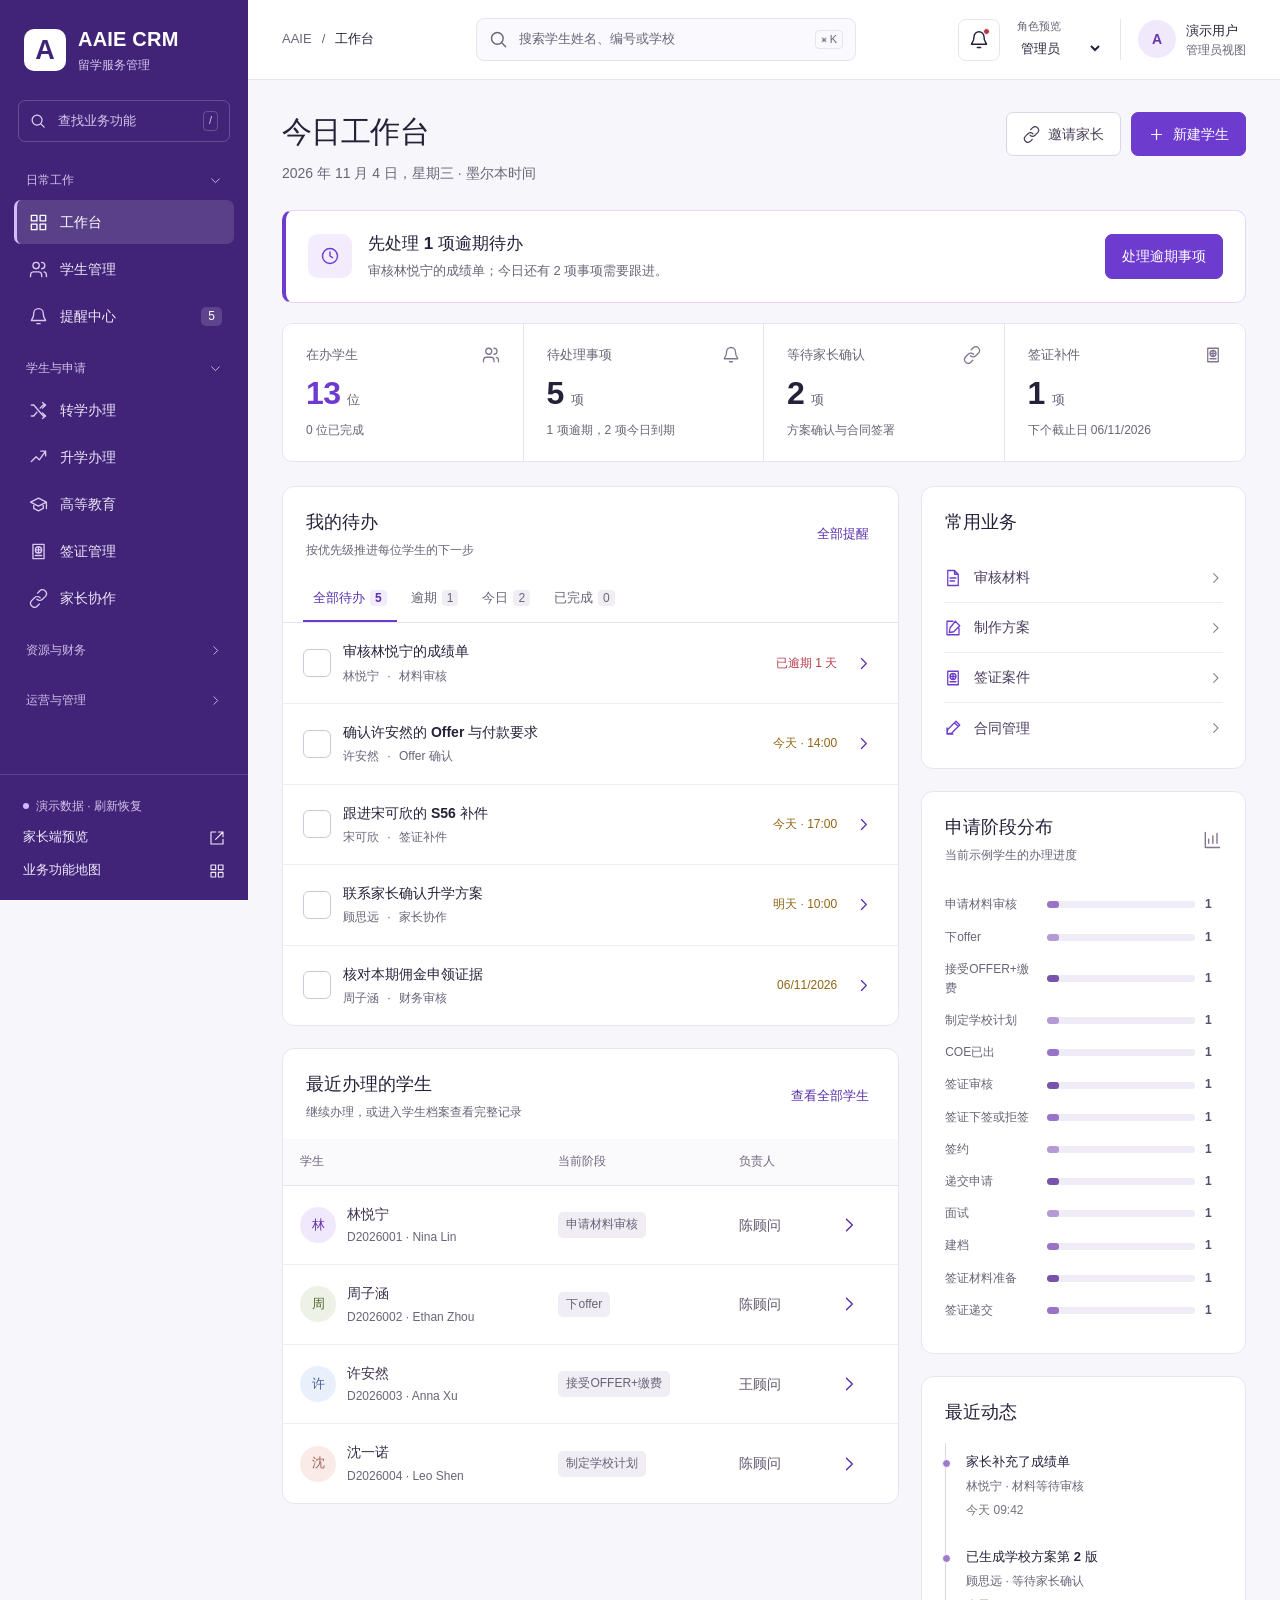
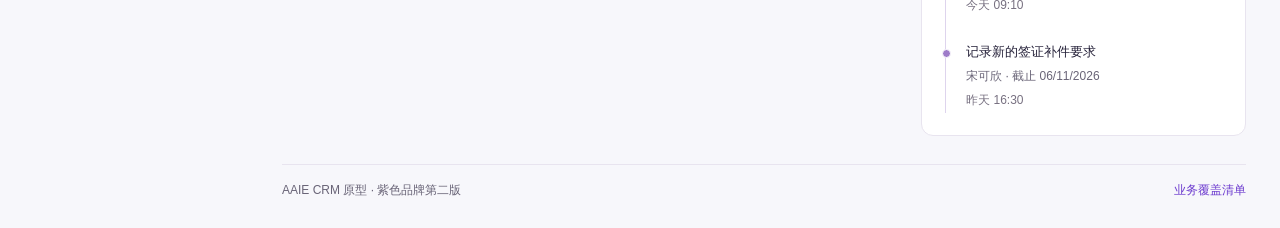
==== commit 771408a3: "Rebuild student management prototype to match CRM source - Replace the 13-tab layout with the source" ====
--- a/index.html
+++ b/index.html
@@ -1,3 +1,3 @@
 <!doctype html>
 <html lang="zh-CN"><head><meta charset="utf-8"><meta name="viewport" content="width=device-width, initial-scale=1"><meta name="color-scheme" content="light"><title>AAIE CRM · 紫色品牌第二版</title><link rel="stylesheet" href="styles.css"></head>
-<body><a class="skip" href="#main">跳到内容</a><div id="app"></div><dialog id="dialog" aria-labelledby="dialog-title"></dialog><div id="toast" role="status" aria-live="polite"></div><script src="data.js"></script><script src="app.js"></script></body></html>
+<body><a class="skip" href="#main">跳到内容</a><div id="app"></div><dialog id="dialog" aria-labelledby="dialog-title"></dialog><div id="toast" role="status" aria-live="polite"></div><script src="data.js"></script><script src="student-data.js"></script><script src="app.js"></script><script src="student-module.js"></script></body></html>
--- a/styles.css
+++ b/styles.css
@@ -471,3 +471,162 @@
  dialog[open] { position:static; width:100%; max-height:none; box-shadow:none; border:0; }
  dialog::backdrop { background:none; }
 }
+
+/* ---------- student management module ---------- */
+.stu-crumb { margin-bottom:14px; align-items:center; }
+.stu-toolbar { display:flex; flex-wrap:wrap; gap:9px; margin-bottom:16px; }
+.stu-toolbar .btn { min-height:38px; padding:8px 13px; font-size:13px; }
+.stu-filter-card { margin-bottom:16px; }
+.stu-filter-grid { display:grid; grid-template-columns:repeat(4,minmax(0,1fr)); gap:14px; }
+.stu-filter-grid label { font-size:12px; font-weight:600; color:#514b60; }
+.stu-filter-grid label.wide { grid-column:span 2; }
+.stu-filter-grid input,.stu-filter-grid select { margin-top:6px; }
+.stu-filter-actions { display:flex; align-items:center; gap:10px; margin-top:16px; padding-top:15px; border-top:1px solid var(--line); }
+.stu-filter-actions .muted { font-size:12px; }
+.stu-summary { display:grid; grid-template-columns:repeat(4,minmax(0,1fr)); gap:12px; margin-bottom:16px; }
+.stu-detail-summary { grid-template-columns:repeat(5,minmax(0,1fr)); }
+.stu-summary-card { display:flex; flex-direction:column; gap:5px; padding:15px 17px; background:#fff; border:1px solid var(--line); border-radius:10px; min-width:0; }
+.stu-summary-card small { font-size:11px; color:var(--muted); font-weight:600; letter-spacing:.02em; }
+.stu-summary-card strong { font-size:18px; color:var(--ink); line-height:1.35; overflow:hidden; text-overflow:ellipsis; white-space:nowrap; }
+.stu-summary-card span { font-size:11px; color:var(--muted); overflow:hidden; text-overflow:ellipsis; white-space:nowrap; }
+.stu-summary-card.accent { border-top:3px solid var(--brand); }
+.stu-summary-card.warn { border-top:3px solid #b98217; }
+.stu-summary-card.danger { border-top:3px solid var(--red); }
+.stu-list-card { padding-bottom:0; }
+.stu-bulk { display:flex; align-items:center; flex-wrap:wrap; gap:12px; padding:13px 18px; border-bottom:1px solid var(--line); background:#fbf9fe; }
+.stu-bulk .result-count { font-size:13px; font-weight:600; color:var(--brand-deep); }
+.stu-bulk-actions { display:flex; gap:7px; flex-wrap:wrap; }
+.stu-bulk small { margin-left:auto; }
+.stu-check { display:inline-flex; align-items:center; gap:7px; font-size:12px; color:#514b60; }
+.stu-check input { min-height:auto; width:16px; height:16px; }
+.stu-list-table th { white-space:nowrap; }
+.stu-list-table td { vertical-align:middle; }
+.stu-col-check { width:38px; }
+.stu-id-link { color:var(--brand); text-decoration:none; font-weight:600; }
+.stu-row-actions { display:flex; gap:5px; flex-wrap:wrap; align-items:center; }
+.stu-row-actions .btn { min-height:30px; padding:4px 9px; font-size:12px; }
+.stu-pager { display:flex; justify-content:space-between; align-items:center; gap:12px; padding:15px 18px; border-top:1px solid var(--line); font-size:12px; color:var(--muted); }
+.stu-pager > div { display:flex; gap:8px; }
+.stu-pager .btn { min-height:32px; padding:5px 11px; font-size:12px; }
+.stu-hero .student-facts { grid-template-columns:repeat(4,minmax(0,1fr)); }
+.stu-hero-title { display:flex; align-items:center; gap:8px; flex-wrap:wrap; }
+.stu-alert-list { display:flex; flex-wrap:wrap; gap:10px; margin-bottom:16px; }
+.stu-alert { display:flex; align-items:center; gap:10px; flex:1 1 210px; max-width:320px; padding:10px 13px; border-radius:9px; border:1px solid #e7e1f0; background:#fff; text-decoration:none; color:var(--ink); }
+.stu-alert .icon { width:17px; height:17px; flex:none; }
+.stu-alert span { display:flex; flex-direction:column; gap:2px; flex:1; min-width:0; }
+.stu-alert small { font-size:11px; color:var(--muted); }
+.stu-alert > .icon:last-child { width:14px; height:14px; color:#a79fb6; }
+.stu-alert.risk { border-color:#efcfd3; background:#fff7f8; }
+.stu-alert.risk > .icon:first-child { color:var(--red); }
+.stu-alert.waiting { border-color:#f0dfbc; background:#fffaf0; }
+.stu-alert.waiting > .icon:first-child { color:#a97613; }
+.stu-alert.ok { border-color:#d7e8dd; background:#f5fbf7; color:#34634b; }
+.stu-actionbar { display:flex; align-items:center; gap:8px; flex-wrap:wrap; padding:12px 15px; border:1px dashed #d9cbed; border-radius:9px; background:#fbf8ff; margin-bottom:18px; }
+.stu-actionbar .btn { min-height:34px; padding:6px 11px; font-size:12px; }
+.stu-actionbar-note { display:inline-flex; align-items:center; gap:5px; margin-left:auto; font-size:11px; color:var(--muted); }
+.stu-tabbar .student-tabs { margin-bottom:0; }
+.stu-tabbar .tab { white-space:nowrap; font-size:13px; }
+.stu-tabbar .section-picker { display:none; }
+.stu-tab-head { display:flex; align-items:flex-start; justify-content:space-between; gap:16px; margin-bottom:16px; }
+.stu-tab-head h2 { margin:0 0 4px; font-size:19px; }
+.stu-tab-head p { margin:0; font-size:12px; color:var(--muted); }
+.stu-tab-head .head-actions { display:flex; gap:8px; flex-wrap:wrap; justify-content:flex-end; }
+.stu-section-card .card-head { padding-bottom:12px; }
+.stu-section-body { padding-top:0; }
+.stu-facts { padding:0; gap:16px 22px; }
+.stu-facts .fact span { overflow-wrap:anywhere; }
+.stu-profile-grid .stack { gap:16px; }
+.stu-status-strip { display:flex; flex-wrap:wrap; gap:18px; padding:12px 23px; border-top:1px solid var(--line); border-bottom:1px solid var(--line); background:#fbf9fe; font-size:12px; color:#5d566c; }
+.stu-status-strip span { display:inline-flex; align-items:center; gap:6px; }
+.stu-status-strip .icon { width:15px; height:15px; color:var(--brand); }
+.stu-status-strip strong { color:var(--ink); }
+.stu-card-foot { display:flex; align-items:center; gap:12px; flex-wrap:wrap; padding:15px 23px 20px; border-top:1px solid var(--line); }
+.stu-card-foot .muted { font-size:11px; }
+.stu-req { color:var(--red); font-weight:700; }
+.stu-record-card { margin-bottom:16px; }
+.stu-record-card .card-pad { padding-top:0; }
+.stu-meta-grid { display:grid; grid-template-columns:repeat(4,minmax(0,1fr)); gap:15px 20px; padding:16px 0 6px; }
+.stu-meta-grid > div { display:flex; flex-direction:column; gap:4px; min-width:0; }
+.stu-meta-grid small { font-size:11px; color:var(--muted); }
+.stu-meta-grid strong { font-size:13px; color:var(--ink); overflow-wrap:anywhere; }
+.stu-subtitle { margin:18px 0 9px; font-size:13px; color:var(--brand-deep); }
+.stu-scope-list { margin:0; padding-left:19px; columns:2; column-gap:26px; font-size:12px; color:#514b60; line-height:1.9; }
+.stu-scope-check { display:grid; grid-template-columns:repeat(2,minmax(0,1fr)); gap:8px 14px; margin-top:12px; }
+.stu-note-block { padding:13px 15px; border:1px solid var(--line); border-radius:8px; background:#fbf9fe; margin:12px 0 2px; }
+.stu-note-block small { font-size:11px; color:var(--muted); }
+.stu-note-block p { margin:5px 0 0; font-size:13px; line-height:1.7; }
+.stu-decision-list { display:flex; flex-direction:column; gap:10px; }
+.stu-decision { display:flex; align-items:center; justify-content:space-between; gap:14px; padding:12px 14px; border:1px solid var(--line); border-radius:9px; background:#fff; }
+.stu-decision-main { display:flex; flex-direction:column; gap:5px; min-width:0; }
+.stu-decision-main strong { font-size:14px; }
+.stu-decision-badges { display:flex; gap:5px; flex-wrap:wrap; }
+.stu-rank { align-self:flex-start; font-size:11px; font-weight:700; color:var(--brand); background:var(--brand-soft); border-radius:5px; padding:2px 7px; }
+.stu-decision-result { display:flex; align-items:center; gap:8px; flex-wrap:wrap; justify-content:flex-end; }
+.stu-decision-result small { font-size:11px; color:var(--muted); }
+.stu-plan-card .card-head { align-items:flex-start; }
+.stu-plan-card .card-head .head-actions { flex-wrap:wrap; justify-content:flex-end; }
+.stu-note-list { display:flex; flex-direction:column; gap:12px; padding-top:0; }
+.stu-note-card { border:1px solid var(--line); border-radius:9px; padding:13px 15px; background:#fff; }
+.stu-note-head { display:flex; align-items:flex-start; justify-content:space-between; gap:12px; }
+.stu-note-head p { margin:5px 0 0; font-size:11px; color:var(--muted); }
+.stu-note-badges { display:flex; gap:5px; flex-wrap:wrap; }
+.stu-revenue-list { display:flex; flex-direction:column; gap:10px; padding-top:0; }
+.stu-revenue-card { display:grid; grid-template-columns:minmax(0,1fr) auto auto; gap:18px; align-items:center; padding:14px 16px; border:1px solid var(--line); border-radius:9px; }
+.stu-revenue-card > div:first-child { display:flex; flex-direction:column; gap:4px; }
+.stu-revenue-card small { font-size:11px; color:var(--muted); }
+.stu-revenue-card > div:nth-child(2) { display:flex; align-items:center; gap:6px; flex-wrap:wrap; }
+.stu-form-section { margin-bottom:14px; }
+.stu-form-section .card-head h3 { margin:0; font-size:15px; }
+.stu-readonly-box { display:grid; grid-template-columns:repeat(3,minmax(0,1fr)); gap:12px; padding:14px 16px; border:1px dashed #d9cbed; background:#fbf8ff; border-radius:8px; margin-bottom:14px; }
+.stu-readonly-box > div { display:flex; flex-direction:column; gap:4px; }
+.stu-readonly-box small { font-size:11px; color:var(--muted); }
+.stu-readonly-box strong { font-size:12px; overflow-wrap:anywhere; }
+.stu-readonly-box > span { grid-column:1/-1; font-size:11px; color:var(--muted); }
+.stu-radio { border:0; padding:0; margin:0; min-width:0; }
+.stu-radio legend { font-size:12px; font-weight:600; color:#514b60; margin-bottom:7px; }
+.stu-option-row { display:flex; flex-wrap:wrap; gap:7px 15px; padding-top:3px; }
+.stu-option { display:inline-flex; align-items:center; gap:6px; font-size:12px; color:#4c455b; font-weight:500; }
+.stu-option input { width:15px; height:15px; min-height:auto; }
+.stu-inline-form { align-items:end; }
+.stu-form-submit { display:flex; align-items:end; }
+.stu-inline-form label { font-size:12px; font-weight:600; color:#514b60; }
+.stu-inline-form textarea { min-height:64px; }
+.stu-confirm-text { font-size:13px; line-height:1.8; }
+.stu-file-box { display:flex; align-items:center; gap:13px; padding:16px; border:1px solid var(--line); border-radius:9px; background:#fbf9fe; margin-bottom:14px; }
+.stu-file-box .icon { width:28px; height:28px; color:var(--brand); }
+.stu-file-box p { margin:4px 0 0; font-size:11px; color:var(--muted); }
+.stu-dialog-divider { height:1px; background:var(--line); margin:18px 0; }
+.stu-parent-submissions { display:flex; flex-direction:column; gap:10px; margin-bottom:16px; }
+.stu-parent-row { display:flex; align-items:center; justify-content:space-between; gap:14px; padding:12px 14px; border:1px solid var(--line); border-radius:9px; }
+.stu-parent-row > div:first-child { display:flex; flex-direction:column; gap:4px; }
+.stu-parent-row small { font-size:11px; color:var(--muted); }
+.stu-parent-row p { margin:0; font-size:11px; color:var(--muted); }
+.stu-parent-row > div:last-child { display:flex; align-items:center; gap:8px; flex-wrap:wrap; justify-content:flex-end; }
+.stu-plan-preview h2 { margin:0 0 5px; font-size:18px; }
+.stu-plan-preview p { margin:0 0 10px; font-size:12px; color:var(--muted); }
+.stu-plan-preview ul { margin:0; padding-left:19px; font-size:13px; line-height:2; }
+.stu-demo-note { margin-top:16px; font-size:11px; color:var(--muted); }
+@media (max-width:1180px) {
+  .stu-filter-grid { grid-template-columns:repeat(3,minmax(0,1fr)); }
+  .stu-detail-summary { grid-template-columns:repeat(3,minmax(0,1fr)); }
+  .stu-meta-grid { grid-template-columns:repeat(3,minmax(0,1fr)); }
+}
+@media (max-width:900px) {
+  .stu-summary { grid-template-columns:repeat(2,minmax(0,1fr)); }
+  .stu-filter-grid { grid-template-columns:repeat(2,minmax(0,1fr)); }
+  .stu-filter-grid label.wide { grid-column:span 2; }
+  .stu-hero .student-facts { grid-template-columns:repeat(2,minmax(0,1fr)); }
+  .stu-tabbar .section-picker { display:flex; }
+  .stu-tabbar .student-tabs { display:none; }
+  .stu-decision { flex-direction:column; align-items:flex-start; }
+  .stu-decision-result { justify-content:flex-start; }
+  .stu-readonly-box { grid-template-columns:1fr; }
+}
+@media (max-width:620px) {
+  .stu-summary,.stu-detail-summary,.stu-filter-grid { grid-template-columns:1fr; }
+  .stu-filter-grid label.wide { grid-column:span 1; }
+  .stu-meta-grid,.stu-scope-check { grid-template-columns:1fr; }
+  .stu-scope-list { columns:1; }
+  .stu-actionbar-note { margin-left:0; }
+  .stu-bulk small { margin-left:0; }
+}
